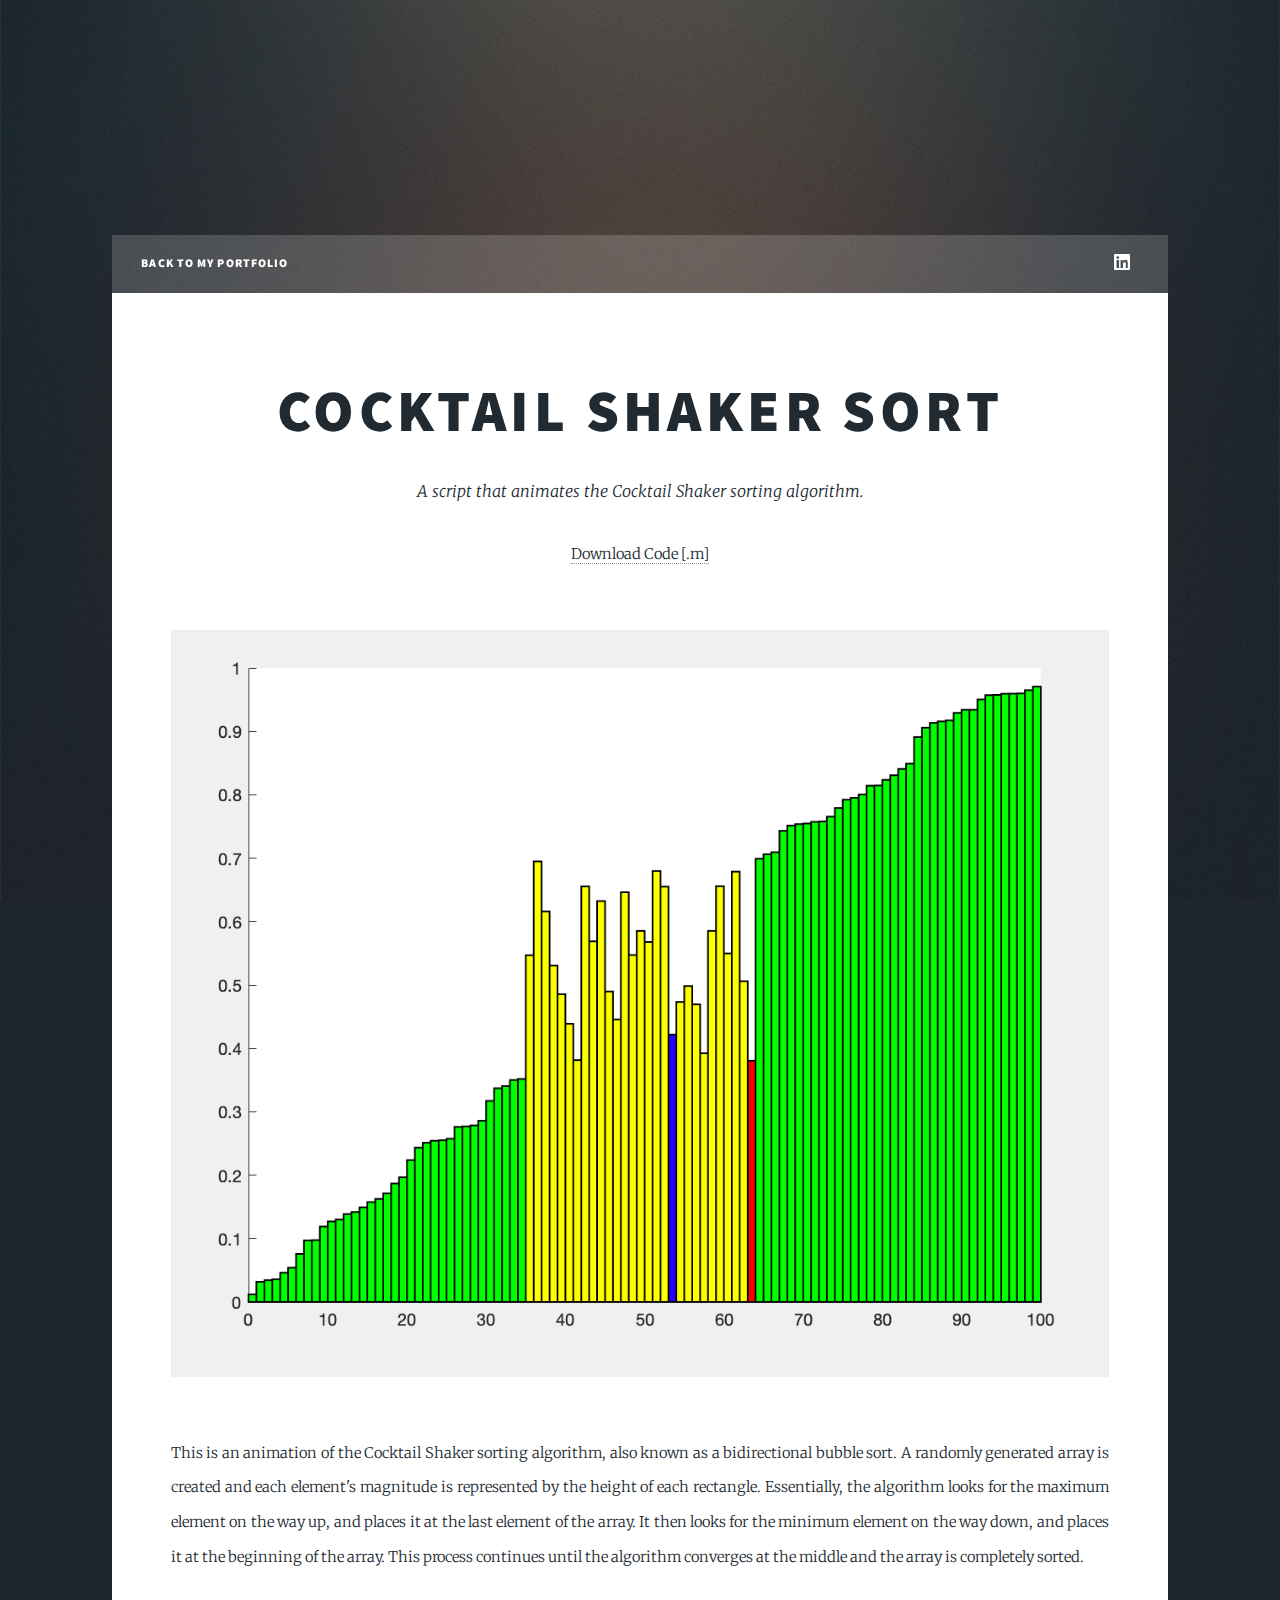
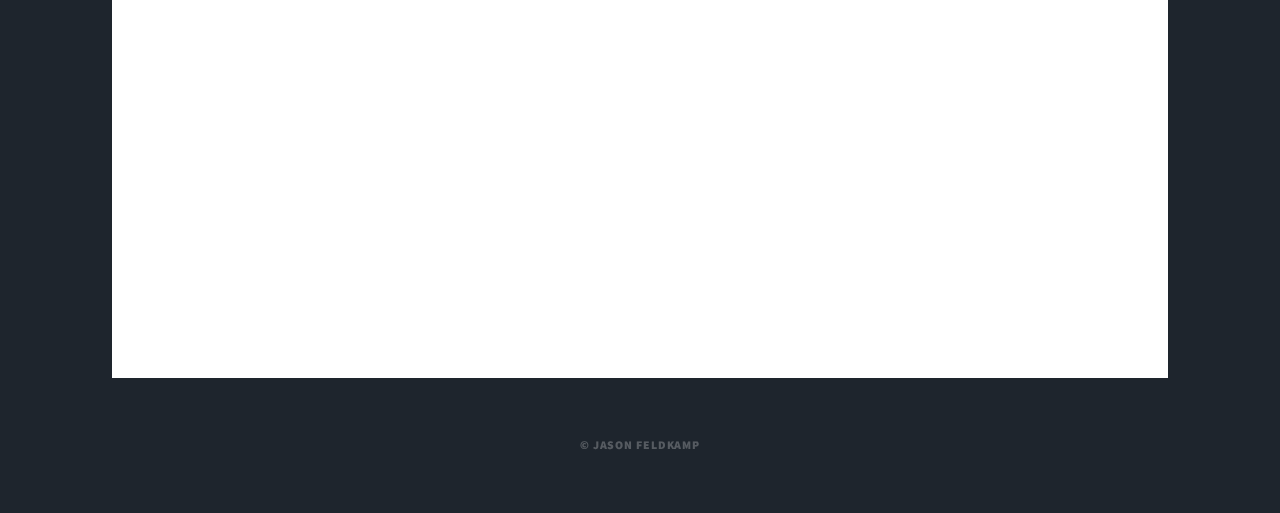
==== cocktail.html @ f9a2a6ed "test2" ====
<!DOCTYPE HTML>
<html>
	<head>
		<title>Cocktail Shaker Sort</title>
		<meta charset="utf-8" />
		<meta name="viewport" content="width=device-width, initial-scale=1, user-scalable=no" />
		<link rel="stylesheet" href="assets/css/main.css" />
		<noscript><link rel="stylesheet" href="assets/css/noscript.css" /></noscript>
	</head>
	<body class="is-preload">

		<!-- Wrapper -->
			<div id="wrapper">

				<!-- Header -->
					<header id="header">
					</header>

				<!-- Nav -->
					<nav id="nav">
						<ul class="links">
							<li><a href="index.html">Back to My Portfolio</a></li>
						</ul>
						<ul class="icons">
							<li><a href="https://www.linkedin.com/in/jason-feldkamp" class="icon brands fa-linkedin"><span class="label">LinkedIn</span></a></li>						</ul>
					</nav>

				<!-- Main -->
					<div id="main">

						<!-- Post -->
							<section class="post">
								<header class="major">
									<h1>Cocktail Shaker Sort<br />
									</h1>
									<p>A script that animates the Cocktail Shaker sorting algorithm.</p>
									<a href="/codes/cocktail.m" download> Download Code [.m]</a>
								</header>
								<div class="image main"><img src="images/cocktail.jpg" alt="" /></div>
                                <p>This is an animation of the Cocktail Shaker sorting algorithm, also known as a bidirectional bubble sort. A randomly generated array is created and each element's magnitude is represented by the height of each rectangle. Essentially, the algorithm looks for the maximum element on the way up, and places it at the last element of the array. It then looks for the minimum element on the way down, and places it at the beginning of the array. This process continues until the algorithm converges at the middle and the array is completely sorted.</p>
                                <iframe width="560" height="315" src="https://www.youtube.com/embed/I-xZFGQPlXs" frameborder="0" allow="accelerometer; autoplay; encrypted-media; gyroscope; picture-in-picture" allowfullscreen></iframe>
                            </section>

					</div>

				<!-- Footer -->
					

				<!-- Copyright -->
					<div id="copyright">
						<ul><li>&copy; Jason Feldkamp</li></ul>
					</div>

			</div>

		<!-- Scripts -->
			<script src="assets/js/jquery.min.js"></script>
			<script src="assets/js/jquery.scrollex.min.js"></script>
			<script src="assets/js/jquery.scrolly.min.js"></script>
			<script src="assets/js/browser.min.js"></script>
			<script src="assets/js/breakpoints.min.js"></script>
			<script src="assets/js/util.js"></script>
			<script src="assets/js/main.js"></script>

	</body>
</html>
---- assets/css/main.css ----
@import url(fontawesome-all.min.css);
@import url("https://fonts.googleapis.com/css?family=Merriweather:300,700,300italic,700italic|Source+Sans+Pro:900");

/*
	Massively by HTML5 UP
	html5up.net | @ajlkn
	Free for personal and commercial use under the CCA 3.0 license (html5up.net/license)
*/

html, body, div, span, applet, object,
iframe, h1, h2, h3, h4, h5, h6, p, blockquote,
pre, a, abbr, acronym, address, big, cite,
code, del, dfn, em, img, ins, kbd, q, s, samp,
small, strike, strong, sub, sup, tt, var, b,
u, i, center, dl, dt, dd, ol, ul, li, fieldset,
form, label, legend, table, caption, tbody,
tfoot, thead, tr, th, td, article, aside,
canvas, details, embed, figure, figcaption,
footer, header, hgroup, menu, nav, output, ruby,
section, summary, time, mark, audio, video {
	margin: 0;
	padding: 0;
	border: 0;
	font-size: 100%;
	font: inherit;
	vertical-align: baseline;}

article, aside, details, figcaption, figure,
footer, header, hgroup, menu, nav, section {
	display: block;}

body {
	line-height: 1;
}

ol, ul {
	list-style: none;
}

blockquote, q {
	quotes: none;
}

	blockquote:before, blockquote:after, q:before, q:after {
		content: '';
		content: none;
	}

table {
	border-collapse: collapse;
	border-spacing: 0;
}

body {
	-webkit-text-size-adjust: none;
}

mark {
	background-color: transparent;
	color: inherit;
}

input::-moz-focus-inner {
	border: 0;
	padding: 0;
}

input, select, textarea {
	-moz-appearance: none;
	-webkit-appearance: none;
	-ms-appearance: none;
	appearance: none;
}

/* Basic */

	@-ms-viewport {
		width: device-width;
	}

	body {
		-ms-overflow-style: scrollbar;
	}

	@media screen and (max-width: 480px) {

		html, body {
			min-width: 320px;
		}

	}

	html {
		box-sizing: border-box;
	}

	*, *:before, *:after {
		box-sizing: inherit;
	}

	body {
		background-color: #1e252d;
	}

		body.is-preload *, body.is-preload *:before, body.is-preload *:after {
			-moz-animation: none !important;
			-webkit-animation: none !important;
			-ms-animation: none !important;
			animation: none !important;
			-moz-transition: none !important;
			-webkit-transition: none !important;
			-ms-transition: none !important;
			transition: none !important;
		}

/* Type */

	html {
		font-size: 16pt;
	}

		@media screen and (max-width: 1680px) {

			html {
				font-size: 12pt;
			}

		}

		@media screen and (max-width: 1280px) {

			html {
				font-size: 11pt;
			}

		}

		@media screen and (max-width: 360px) {

			html {
				font-size: 10pt;
			}

		}

	body {
		color: #212931;
	}

	body, input, select, textarea {
		font-family: "Merriweather", Georgia, serif;
		font-weight: 300;
		font-size: 1rem;
		line-height: 2.375;
	}

	a {
		-moz-transition: color 0.2s ease-in-out, background-color 0.2s ease-in-out, border-color 0.2s ease-in-out, box-shadow 0.2s ease-in-out;
		-webkit-transition: color 0.2s ease-in-out, background-color 0.2s ease-in-out, border-color 0.2s ease-in-out, box-shadow 0.2s ease-in-out;
		-ms-transition: color 0.2s ease-in-out, background-color 0.2s ease-in-out, border-color 0.2s ease-in-out, box-shadow 0.2s ease-in-out;
		transition: color 0.2s ease-in-out, background-color 0.2s ease-in-out, border-color 0.2s ease-in-out, box-shadow 0.2s ease-in-out;
		border-bottom: dotted 1px;
		text-decoration: none;
	}

		a:hover {
			border-bottom-color: transparent;
		}

	strong, b {
		font-weight: 600;
	}

	em, i {
		font-style: italic;
	}

	p {
		text-align: justify;
		margin: 0 0 2rem 0;
	}

	h1, h2, h3, h4, h5, h6 {
		font-family: "Source Sans Pro", Helvetica, sans-serif;
		font-weight: 900;
		line-height: 1.5;
		letter-spacing: 0.075em;
		text-transform: uppercase;
		margin: 0 0 1rem 0;
	}

		h1 a, h2 a, h3 a, h4 a, h5 a, h6 a {
			border-bottom: 0;
			color: inherit;
			text-decoration: none;
		}

	h1 {
		font-size: 4rem;
		line-height: 1.1;
		margin: 0 0 2rem 0;
	}

	h2 {
		font-size: 1.75rem;
		line-height: 1.3;
		margin: 0 0 1.5rem 0;
	}

	h3 {
		font-size: 1.25rem;
		margin: 0 0 1.5rem 0;
	}

	h4 {
		font-size: 1rem;
	}

	h5 {
		font-size: 0.9rem;
	}

	h6 {
		font-size: 0.8rem;
	}

	sub {
		font-size: 0.8rem;
		position: relative;
		top: 0.5rem;
	}

	sup {
		font-size: 0.8rem;
		position: relative;
		top: -0.5rem;
	}

	blockquote {
		border-left: solid 4px;
		font-style: italic;
		margin: 0 0 2rem 0;
		padding: 0.5rem 0 0.5rem 2rem;
	}

	code {
		border: solid 2px;
		font-family: "Courier New", monospace;
		font-size: 0.9rem;
		margin: 0 0.25rem;
		padding: 0.25rem 0.65rem;
	}

	pre {
		-webkit-overflow-scrolling: touch;
		font-family: "Courier New", monospace;
		font-size: 0.9rem;
		margin: 0 0 2rem 0;
	}

		pre code {
			display: block;
			line-height: 1.75;
			padding: 1rem 1.5rem;
			overflow-x: auto;
		}

	hr {
		border: 0;
		border-bottom: solid 2px;
		margin: 3rem 0;
	}

		hr.major {
			margin: 5rem 0;
		}

	.align-left {
		text-align: left;
	}

	.align-center {
		text-align: center;
	}

	.align-right {
		text-align: right;
	}

	input, select, textarea {
		color: #212931;
	}

	a {
		color: #212931;
		border-bottom-color: rgba(33, 41, 49, 0.5);
	}

		a:hover {
			border-bottom-color: transparent;
			color: #18bfef !important;
		}

	strong, b {
		color: #212931;
	}

	h1, h2, h3, h4, h5, h6 {
		color: #212931;
	}

	blockquote {
		border-left-color: #eeeeee;
	}

	code {
		background: rgba(220, 220, 220, 0.25);
		border-color: #eeeeee;
	}

	hr {
		border-bottom-color: #eeeeee;
	}

/* Row */

	.row {
		display: flex;
		flex-wrap: wrap;
		box-sizing: border-box;
		align-items: stretch;
	}

		.row > * {
			box-sizing: border-box;
		}

		.row.gtr-uniform > * > :last-child {
			margin-bottom: 0;
		}

		.row.aln-left {
			justify-content: flex-start;
		}

		.row.aln-center {
			justify-content: center;
		}

		.row.aln-right {
			justify-content: flex-end;
		}

		.row.aln-top {
			align-items: flex-start;
		}

		.row.aln-middle {
			align-items: center;
		}

		.row.aln-bottom {
			align-items: flex-end;
		}

		.row > .imp {
			order: -1;
		}

		.row > .col-1 {
			width: 8.33333%;
		}

		.row > .off-1 {
			margin-left: 8.33333%;
		}

		.row > .col-2 {
			width: 16.66667%;
		}

		.row > .off-2 {
			margin-left: 16.66667%;
		}

		.row > .col-3 {
			width: 25%;
		}

		.row > .off-3 {
			margin-left: 25%;
		}

		.row > .col-4 {
			width: 33.33333%;
		}

		.row > .off-4 {
			margin-left: 33.33333%;
		}

		.row > .col-5 {
			width: 41.66667%;
		}

		.row > .off-5 {
			margin-left: 41.66667%;
		}

		.row > .col-6 {
			width: 50%;
		}

		.row > .off-6 {
			margin-left: 50%;
		}

		.row > .col-7 {
			width: 58.33333%;
		}

		.row > .off-7 {
			margin-left: 58.33333%;
		}

		.row > .col-8 {
			width: 66.66667%;
		}

		.row > .off-8 {
			margin-left: 66.66667%;
		}

		.row > .col-9 {
			width: 75%;
		}

		.row > .off-9 {
			margin-left: 75%;
		}

		.row > .col-10 {
			width: 83.33333%;
		}

		.row > .off-10 {
			margin-left: 83.33333%;
		}

		.row > .col-11 {
			width: 91.66667%;
		}

		.row > .off-11 {
			margin-left: 91.66667%;
		}

		.row > .col-12 {
			width: 100%;
		}

		.row > .off-12 {
			margin-left: 100%;
		}

		.row.gtr-0 {
			margin-top: 0;
			margin-left: 0rem;
		}

			.row.gtr-0 > * {
				padding: 0 0 0 0rem;
			}

			.row.gtr-0.gtr-uniform {
				margin-top: 0rem;
			}

				.row.gtr-0.gtr-uniform > * {
					padding-top: 0rem;
				}

		.row.gtr-25 {
			margin-top: 0;
			margin-left: -0.375rem;
		}

			.row.gtr-25 > * {
				padding: 0 0 0 0.375rem;
			}

			.row.gtr-25.gtr-uniform {
				margin-top: -0.375rem;
			}

				.row.gtr-25.gtr-uniform > * {
					padding-top: 0.375rem;
				}

		.row.gtr-50 {
			margin-top: 0;
			margin-left: -0.75rem;
		}

			.row.gtr-50 > * {
				padding: 0 0 0 0.75rem;
			}

			.row.gtr-50.gtr-uniform {
				margin-top: -0.75rem;
			}

				.row.gtr-50.gtr-uniform > * {
					padding-top: 0.75rem;
				}

		.row {
			margin-top: 0;
			margin-left: -1.5rem;
		}

			.row > * {
				padding: 0 0 0 1.5rem;
			}

			.row.gtr-uniform {
				margin-top: -1.5rem;
			}

				.row.gtr-uniform > * {
					padding-top: 1.5rem;
				}

		.row.gtr-150 {
			margin-top: 0;
			margin-left: -2.25rem;
		}

			.row.gtr-150 > * {
				padding: 0 0 0 2.25rem;
			}

			.row.gtr-150.gtr-uniform {
				margin-top: -2.25rem;
			}

				.row.gtr-150.gtr-uniform > * {
					padding-top: 2.25rem;
				}

		.row.gtr-200 {
			margin-top: 0;
			margin-left: -3rem;
		}

			.row.gtr-200 > * {
				padding: 0 0 0 3rem;
			}

			.row.gtr-200.gtr-uniform {
				margin-top: -3rem;
			}

				.row.gtr-200.gtr-uniform > * {
					padding-top: 3rem;
				}

		@media screen and (max-width: 1680px) {

			.row {
				display: flex;
				flex-wrap: wrap;
				box-sizing: border-box;
				align-items: stretch;
			}

				.row > * {
					box-sizing: border-box;
				}

				.row.gtr-uniform > * > :last-child {
					margin-bottom: 0;
				}

				.row.aln-left {
					justify-content: flex-start;
				}

				.row.aln-center {
					justify-content: center;
				}

				.row.aln-right {
					justify-content: flex-end;
				}

				.row.aln-top {
					align-items: flex-start;
				}

				.row.aln-middle {
					align-items: center;
				}

				.row.aln-bottom {
					align-items: flex-end;
				}

				.row > .imp-xlarge {
					order: -1;
				}

				.row > .col-1-xlarge {
					width: 8.33333%;
				}

				.row > .off-1-xlarge {
					margin-left: 8.33333%;
				}

				.row > .col-2-xlarge {
					width: 16.66667%;
				}

				.row > .off-2-xlarge {
					margin-left: 16.66667%;
				}

				.row > .col-3-xlarge {
					width: 25%;
				}

				.row > .off-3-xlarge {
					margin-left: 25%;
				}

				.row > .col-4-xlarge {
					width: 33.33333%;
				}

				.row > .off-4-xlarge {
					margin-left: 33.33333%;
				}

				.row > .col-5-xlarge {
					width: 41.66667%;
				}

				.row > .off-5-xlarge {
					margin-left: 41.66667%;
				}

				.row > .col-6-xlarge {
					width: 50%;
				}

				.row > .off-6-xlarge {
					margin-left: 50%;
				}

				.row > .col-7-xlarge {
					width: 58.33333%;
				}

				.row > .off-7-xlarge {
					margin-left: 58.33333%;
				}

				.row > .col-8-xlarge {
					width: 66.66667%;
				}

				.row > .off-8-xlarge {
					margin-left: 66.66667%;
				}

				.row > .col-9-xlarge {
					width: 75%;
				}

				.row > .off-9-xlarge {
					margin-left: 75%;
				}

				.row > .col-10-xlarge {
					width: 83.33333%;
				}

				.row > .off-10-xlarge {
					margin-left: 83.33333%;
				}

				.row > .col-11-xlarge {
					width: 91.66667%;
				}

				.row > .off-11-xlarge {
					margin-left: 91.66667%;
				}

				.row > .col-12-xlarge {
					width: 100%;
				}

				.row > .off-12-xlarge {
					margin-left: 100%;
				}

				.row.gtr-0 {
					margin-top: 0;
					margin-left: 0rem;
				}

					.row.gtr-0 > * {
						padding: 0 0 0 0rem;
					}

					.row.gtr-0.gtr-uniform {
						margin-top: 0rem;
					}

						.row.gtr-0.gtr-uniform > * {
							padding-top: 0rem;
						}

				.row.gtr-25 {
					margin-top: 0;
					margin-left: -0.375rem;
				}

					.row.gtr-25 > * {
						padding: 0 0 0 0.375rem;
					}

					.row.gtr-25.gtr-uniform {
						margin-top: -0.375rem;
					}

						.row.gtr-25.gtr-uniform > * {
							padding-top: 0.375rem;
						}

				.row.gtr-50 {
					margin-top: 0;
					margin-left: -0.75rem;
				}

					.row.gtr-50 > * {
						padding: 0 0 0 0.75rem;
					}

					.row.gtr-50.gtr-uniform {
						margin-top: -0.75rem;
					}

						.row.gtr-50.gtr-uniform > * {
							padding-top: 0.75rem;
						}

				.row {
					margin-top: 0;
					margin-left: -1.5rem;
				}

					.row > * {
						padding: 0 0 0 1.5rem;
					}

					.row.gtr-uniform {
						margin-top: -1.5rem;
					}

						.row.gtr-uniform > * {
							padding-top: 1.5rem;
						}

				.row.gtr-150 {
					margin-top: 0;
					margin-left: -2.25rem;
				}

					.row.gtr-150 > * {
						padding: 0 0 0 2.25rem;
					}

					.row.gtr-150.gtr-uniform {
						margin-top: -2.25rem;
					}

						.row.gtr-150.gtr-uniform > * {
							padding-top: 2.25rem;
						}

				.row.gtr-200 {
					margin-top: 0;
					margin-left: -3rem;
				}

					.row.gtr-200 > * {
						padding: 0 0 0 3rem;
					}

					.row.gtr-200.gtr-uniform {
						margin-top: -3rem;
					}

						.row.gtr-200.gtr-uniform > * {
							padding-top: 3rem;
						}

		}

		@media screen and (max-width: 1280px) {

			.row {
				display: flex;
				flex-wrap: wrap;
				box-sizing: border-box;
				align-items: stretch;
			}

				.row > * {
					box-sizing: border-box;
				}

				.row.gtr-uniform > * > :last-child {
					margin-bottom: 0;
				}

				.row.aln-left {
					justify-content: flex-start;
				}

				.row.aln-center {
					justify-content: center;
				}

				.row.aln-right {
					justify-content: flex-end;
				}

				.row.aln-top {
					align-items: flex-start;
				}

				.row.aln-middle {
					align-items: center;
				}

				.row.aln-bottom {
					align-items: flex-end;
				}

				.row > .imp-large {
					order: -1;
				}

				.row > .col-1-large {
					width: 8.33333%;
				}

				.row > .off-1-large {
					margin-left: 8.33333%;
				}

				.row > .col-2-large {
					width: 16.66667%;
				}

				.row > .off-2-large {
					margin-left: 16.66667%;
				}

				.row > .col-3-large {
					width: 25%;
				}

				.row > .off-3-large {
					margin-left: 25%;
				}

				.row > .col-4-large {
					width: 33.33333%;
				}

				.row > .off-4-large {
					margin-left: 33.33333%;
				}

				.row > .col-5-large {
					width: 41.66667%;
				}

				.row > .off-5-large {
					margin-left: 41.66667%;
				}

				.row > .col-6-large {
					width: 50%;
				}

				.row > .off-6-large {
					margin-left: 50%;
				}

				.row > .col-7-large {
					width: 58.33333%;
				}

				.row > .off-7-large {
					margin-left: 58.33333%;
				}

				.row > .col-8-large {
					width: 66.66667%;
				}

				.row > .off-8-large {
					margin-left: 66.66667%;
				}

				.row > .col-9-large {
					width: 75%;
				}

				.row > .off-9-large {
					margin-left: 75%;
				}

				.row > .col-10-large {
					width: 83.33333%;
				}

				.row > .off-10-large {
					margin-left: 83.33333%;
				}

				.row > .col-11-large {
					width: 91.66667%;
				}

				.row > .off-11-large {
					margin-left: 91.66667%;
				}

				.row > .col-12-large {
					width: 100%;
				}

				.row > .off-12-large {
					margin-left: 100%;
				}

				.row.gtr-0 {
					margin-top: 0;
					margin-left: 0rem;
				}

					.row.gtr-0 > * {
						padding: 0 0 0 0rem;
					}

					.row.gtr-0.gtr-uniform {
						margin-top: 0rem;
					}

						.row.gtr-0.gtr-uniform > * {
							padding-top: 0rem;
						}

				.row.gtr-25 {
					margin-top: 0;
					margin-left: -0.375rem;
				}

					.row.gtr-25 > * {
						padding: 0 0 0 0.375rem;
					}

					.row.gtr-25.gtr-uniform {
						margin-top: -0.375rem;
					}

						.row.gtr-25.gtr-uniform > * {
							padding-top: 0.375rem;
						}

				.row.gtr-50 {
					margin-top: 0;
					margin-left: -0.75rem;
				}

					.row.gtr-50 > * {
						padding: 0 0 0 0.75rem;
					}

					.row.gtr-50.gtr-uniform {
						margin-top: -0.75rem;
					}

						.row.gtr-50.gtr-uniform > * {
							padding-top: 0.75rem;
						}

				.row {
					margin-top: 0;
					margin-left: -1.5rem;
				}

					.row > * {
						padding: 0 0 0 1.5rem;
					}

					.row.gtr-uniform {
						margin-top: -1.5rem;
					}

						.row.gtr-uniform > * {
							padding-top: 1.5rem;
						}

				.row.gtr-150 {
					margin-top: 0;
					margin-left: -2.25rem;
				}

					.row.gtr-150 > * {
						padding: 0 0 0 2.25rem;
					}

					.row.gtr-150.gtr-uniform {
						margin-top: -2.25rem;
					}

						.row.gtr-150.gtr-uniform > * {
							padding-top: 2.25rem;
						}

				.row.gtr-200 {
					margin-top: 0;
					margin-left: -3rem;
				}

					.row.gtr-200 > * {
						padding: 0 0 0 3rem;
					}

					.row.gtr-200.gtr-uniform {
						margin-top: -3rem;
					}

						.row.gtr-200.gtr-uniform > * {
							padding-top: 3rem;
						}

		}

		@media screen and (max-width: 980px) {

			.row {
				display: flex;
				flex-wrap: wrap;
				box-sizing: border-box;
				align-items: stretch;
			}

				.row > * {
					box-sizing: border-box;
				}

				.row.gtr-uniform > * > :last-child {
					margin-bottom: 0;
				}

				.row.aln-left {
					justify-content: flex-start;
				}

				.row.aln-center {
					justify-content: center;
				}

				.row.aln-right {
					justify-content: flex-end;
				}

				.row.aln-top {
					align-items: flex-start;
				}

				.row.aln-middle {
					align-items: center;
				}

				.row.aln-bottom {
					align-items: flex-end;
				}

				.row > .imp-medium {
					order: -1;
				}

				.row > .col-1-medium {
					width: 8.33333%;
				}

				.row > .off-1-medium {
					margin-left: 8.33333%;
				}

				.row > .col-2-medium {
					width: 16.66667%;
				}

				.row > .off-2-medium {
					margin-left: 16.66667%;
				}

				.row > .col-3-medium {
					width: 25%;
				}

				.row > .off-3-medium {
					margin-left: 25%;
				}

				.row > .col-4-medium {
					width: 33.33333%;
				}

				.row > .off-4-medium {
					margin-left: 33.33333%;
				}

				.row > .col-5-medium {
					width: 41.66667%;
				}

				.row > .off-5-medium {
					margin-left: 41.66667%;
				}

				.row > .col-6-medium {
					width: 50%;
				}

				.row > .off-6-medium {
					margin-left: 50%;
				}

				.row > .col-7-medium {
					width: 58.33333%;
				}

				.row > .off-7-medium {
					margin-left: 58.33333%;
				}

				.row > .col-8-medium {
					width: 66.66667%;
				}

				.row > .off-8-medium {
					margin-left: 66.66667%;
				}

				.row > .col-9-medium {
					width: 75%;
				}

				.row > .off-9-medium {
					margin-left: 75%;
				}

				.row > .col-10-medium {
					width: 83.33333%;
				}

				.row > .off-10-medium {
					margin-left: 83.33333%;
				}

				.row > .col-11-medium {
					width: 91.66667%;
				}

				.row > .off-11-medium {
					margin-left: 91.66667%;
				}

				.row > .col-12-medium {
					width: 100%;
				}

				.row > .off-12-medium {
					margin-left: 100%;
				}

				.row.gtr-0 {
					margin-top: 0;
					margin-left: 0rem;
				}

					.row.gtr-0 > * {
						padding: 0 0 0 0rem;
					}

					.row.gtr-0.gtr-uniform {
						margin-top: 0rem;
					}

						.row.gtr-0.gtr-uniform > * {
							padding-top: 0rem;
						}

				.row.gtr-25 {
					margin-top: 0;
					margin-left: -0.375rem;
				}

					.row.gtr-25 > * {
						padding: 0 0 0 0.375rem;
					}

					.row.gtr-25.gtr-uniform {
						margin-top: -0.375rem;
					}

						.row.gtr-25.gtr-uniform > * {
							padding-top: 0.375rem;
						}

				.row.gtr-50 {
					margin-top: 0;
					margin-left: -0.75rem;
				}

					.row.gtr-50 > * {
						padding: 0 0 0 0.75rem;
					}

					.row.gtr-50.gtr-uniform {
						margin-top: -0.75rem;
					}

						.row.gtr-50.gtr-uniform > * {
							padding-top: 0.75rem;
						}

				.row {
					margin-top: 0;
					margin-left: -1.5rem;
				}

					.row > * {
						padding: 0 0 0 1.5rem;
					}

					.row.gtr-uniform {
						margin-top: -1.5rem;
					}

						.row.gtr-uniform > * {
							padding-top: 1.5rem;
						}

				.row.gtr-150 {
					margin-top: 0;
					margin-left: -2.25rem;
				}

					.row.gtr-150 > * {
						padding: 0 0 0 2.25rem;
					}

					.row.gtr-150.gtr-uniform {
						margin-top: -2.25rem;
					}

						.row.gtr-150.gtr-uniform > * {
							padding-top: 2.25rem;
						}

				.row.gtr-200 {
					margin-top: 0;
					margin-left: -3rem;
				}

					.row.gtr-200 > * {
						padding: 0 0 0 3rem;
					}

					.row.gtr-200.gtr-uniform {
						margin-top: -3rem;
					}

						.row.gtr-200.gtr-uniform > * {
							padding-top: 3rem;
						}

		}

		@media screen and (max-width: 736px) {

			.row {
				display: flex;
				flex-wrap: wrap;
				box-sizing: border-box;
				align-items: stretch;
			}

				.row > * {
					box-sizing: border-box;
				}

				.row.gtr-uniform > * > :last-child {
					margin-bottom: 0;
				}

				.row.aln-left {
					justify-content: flex-start;
				}

				.row.aln-center {
					justify-content: center;
				}

				.row.aln-right {
					justify-content: flex-end;
				}

				.row.aln-top {
					align-items: flex-start;
				}

				.row.aln-middle {
					align-items: center;
				}

				.row.aln-bottom {
					align-items: flex-end;
				}

				.row > .imp-small {
					order: -1;
				}

				.row > .col-1-small {
					width: 8.33333%;
				}

				.row > .off-1-small {
					margin-left: 8.33333%;
				}

				.row > .col-2-small {
					width: 16.66667%;
				}

				.row > .off-2-small {
					margin-left: 16.66667%;
				}

				.row > .col-3-small {
					width: 25%;
				}

				.row > .off-3-small {
					margin-left: 25%;
				}

				.row > .col-4-small {
					width: 33.33333%;
				}

				.row > .off-4-small {
					margin-left: 33.33333%;
				}

				.row > .col-5-small {
					width: 41.66667%;
				}

				.row > .off-5-small {
					margin-left: 41.66667%;
				}

				.row > .col-6-small {
					width: 50%;
				}

				.row > .off-6-small {
					margin-left: 50%;
				}

				.row > .col-7-small {
					width: 58.33333%;
				}

				.row > .off-7-small {
					margin-left: 58.33333%;
				}

				.row > .col-8-small {
					width: 66.66667%;
				}

				.row > .off-8-small {
					margin-left: 66.66667%;
				}

				.row > .col-9-small {
					width: 75%;
				}

				.row > .off-9-small {
					margin-left: 75%;
				}

				.row > .col-10-small {
					width: 83.33333%;
				}

				.row > .off-10-small {
					margin-left: 83.33333%;
				}

				.row > .col-11-small {
					width: 91.66667%;
				}

				.row > .off-11-small {
					margin-left: 91.66667%;
				}

				.row > .col-12-small {
					width: 100%;
				}

				.row > .off-12-small {
					margin-left: 100%;
				}

				.row.gtr-0 {
					margin-top: 0;
					margin-left: 0rem;
				}

					.row.gtr-0 > * {
						padding: 0 0 0 0rem;
					}

					.row.gtr-0.gtr-uniform {
						margin-top: 0rem;
					}

						.row.gtr-0.gtr-uniform > * {
							padding-top: 0rem;
						}

				.row.gtr-25 {
					margin-top: 0;
					margin-left: -0.375rem;
				}

					.row.gtr-25 > * {
						padding: 0 0 0 0.375rem;
					}

					.row.gtr-25.gtr-uniform {
						margin-top: -0.375rem;
					}

						.row.gtr-25.gtr-uniform > * {
							padding-top: 0.375rem;
						}

				.row.gtr-50 {
					margin-top: 0;
					margin-left: -0.75rem;
				}

					.row.gtr-50 > * {
						padding: 0 0 0 0.75rem;
					}

					.row.gtr-50.gtr-uniform {
						margin-top: -0.75rem;
					}

						.row.gtr-50.gtr-uniform > * {
							padding-top: 0.75rem;
						}

				.row {
					margin-top: 0;
					margin-left: -1.5rem;
				}

					.row > * {
						padding: 0 0 0 1.5rem;
					}

					.row.gtr-uniform {
						margin-top: -1.5rem;
					}

						.row.gtr-uniform > * {
							padding-top: 1.5rem;
						}

				.row.gtr-150 {
					margin-top: 0;
					margin-left: -2.25rem;
				}

					.row.gtr-150 > * {
						padding: 0 0 0 2.25rem;
					}

					.row.gtr-150.gtr-uniform {
						margin-top: -2.25rem;
					}

						.row.gtr-150.gtr-uniform > * {
							padding-top: 2.25rem;
						}

				.row.gtr-200 {
					margin-top: 0;
					margin-left: -3rem;
				}

					.row.gtr-200 > * {
						padding: 0 0 0 3rem;
					}

					.row.gtr-200.gtr-uniform {
						margin-top: -3rem;
					}

						.row.gtr-200.gtr-uniform > * {
							padding-top: 3rem;
						}

		}

		@media screen and (max-width: 480px) {

			.row {
				display: flex;
				flex-wrap: wrap;
				box-sizing: border-box;
				align-items: stretch;
			}

				.row > * {
					box-sizing: border-box;
				}

				.row.gtr-uniform > * > :last-child {
					margin-bottom: 0;
				}

				.row.aln-left {
					justify-content: flex-start;
				}

				.row.aln-center {
					justify-content: center;
				}

				.row.aln-right {
					justify-content: flex-end;
				}

				.row.aln-top {
					align-items: flex-start;
				}

				.row.aln-middle {
					align-items: center;
				}

				.row.aln-bottom {
					align-items: flex-end;
				}

				.row > .imp-xsmall {
					order: -1;
				}

				.row > .col-1-xsmall {
					width: 8.33333%;
				}

				.row > .off-1-xsmall {
					margin-left: 8.33333%;
				}

				.row > .col-2-xsmall {
					width: 16.66667%;
				}

				.row > .off-2-xsmall {
					margin-left: 16.66667%;
				}

				.row > .col-3-xsmall {
					width: 25%;
				}

				.row > .off-3-xsmall {
					margin-left: 25%;
				}

				.row > .col-4-xsmall {
					width: 33.33333%;
				}

				.row > .off-4-xsmall {
					margin-left: 33.33333%;
				}

				.row > .col-5-xsmall {
					width: 41.66667%;
				}

				.row > .off-5-xsmall {
					margin-left: 41.66667%;
				}

				.row > .col-6-xsmall {
					width: 50%;
				}

				.row > .off-6-xsmall {
					margin-left: 50%;
				}

				.row > .col-7-xsmall {
					width: 58.33333%;
				}

				.row > .off-7-xsmall {
					margin-left: 58.33333%;
				}

				.row > .col-8-xsmall {
					width: 66.66667%;
				}

				.row > .off-8-xsmall {
					margin-left: 66.66667%;
				}

				.row > .col-9-xsmall {
					width: 75%;
				}

				.row > .off-9-xsmall {
					margin-left: 75%;
				}

				.row > .col-10-xsmall {
					width: 83.33333%;
				}

				.row > .off-10-xsmall {
					margin-left: 83.33333%;
				}

				.row > .col-11-xsmall {
					width: 91.66667%;
				}

				.row > .off-11-xsmall {
					margin-left: 91.66667%;
				}

				.row > .col-12-xsmall {
					width: 100%;
				}

				.row > .off-12-xsmall {
					margin-left: 100%;
				}

				.row.gtr-0 {
					margin-top: 0;
					margin-left: 0rem;
				}

					.row.gtr-0 > * {
						padding: 0 0 0 0rem;
					}

					.row.gtr-0.gtr-uniform {
						margin-top: 0rem;
					}

						.row.gtr-0.gtr-uniform > * {
							padding-top: 0rem;
						}

				.row.gtr-25 {
					margin-top: 0;
					margin-left: -0.375rem;
				}

					.row.gtr-25 > * {
						padding: 0 0 0 0.375rem;
					}

					.row.gtr-25.gtr-uniform {
						margin-top: -0.375rem;
					}

						.row.gtr-25.gtr-uniform > * {
							padding-top: 0.375rem;
						}

				.row.gtr-50 {
					margin-top: 0;
					margin-left: -0.75rem;
				}

					.row.gtr-50 > * {
						padding: 0 0 0 0.75rem;
					}

					.row.gtr-50.gtr-uniform {
						margin-top: -0.75rem;
					}

						.row.gtr-50.gtr-uniform > * {
							padding-top: 0.75rem;
						}

				.row {
					margin-top: 0;
					margin-left: -1.5rem;
				}

					.row > * {
						padding: 0 0 0 1.5rem;
					}

					.row.gtr-uniform {
						margin-top: -1.5rem;
					}

						.row.gtr-uniform > * {
							padding-top: 1.5rem;
						}

				.row.gtr-150 {
					margin-top: 0;
					margin-left: -2.25rem;
				}

					.row.gtr-150 > * {
						padding: 0 0 0 2.25rem;
					}

					.row.gtr-150.gtr-uniform {
						margin-top: -2.25rem;
					}

						.row.gtr-150.gtr-uniform > * {
							padding-top: 2.25rem;
						}

				.row.gtr-200 {
					margin-top: 0;
					margin-left: -3rem;
				}

					.row.gtr-200 > * {
						padding: 0 0 0 3rem;
					}

					.row.gtr-200.gtr-uniform {
						margin-top: -3rem;
					}

						.row.gtr-200.gtr-uniform > * {
							padding-top: 3rem;
						}

		}

		@media screen and (max-width: 360px) {

			.row {
				display: flex;
				flex-wrap: wrap;
				box-sizing: border-box;
				align-items: stretch;
			}

				.row > * {
					box-sizing: border-box;
				}

				.row.gtr-uniform > * > :last-child {
					margin-bottom: 0;
				}

				.row.aln-left {
					justify-content: flex-start;
				}

				.row.aln-center {
					justify-content: center;
				}

				.row.aln-right {
					justify-content: flex-end;
				}

				.row.aln-top {
					align-items: flex-start;
				}

				.row.aln-middle {
					align-items: center;
				}

				.row.aln-bottom {
					align-items: flex-end;
				}

				.row > .imp-xxsmall {
					order: -1;
				}

				.row > .col-1-xxsmall {
					width: 8.33333%;
				}

				.row > .off-1-xxsmall {
					margin-left: 8.33333%;
				}

				.row > .col-2-xxsmall {
					width: 16.66667%;
				}

				.row > .off-2-xxsmall {
					margin-left: 16.66667%;
				}

				.row > .col-3-xxsmall {
					width: 25%;
				}

				.row > .off-3-xxsmall {
					margin-left: 25%;
				}

				.row > .col-4-xxsmall {
					width: 33.33333%;
				}

				.row > .off-4-xxsmall {
					margin-left: 33.33333%;
				}

				.row > .col-5-xxsmall {
					width: 41.66667%;
				}

				.row > .off-5-xxsmall {
					margin-left: 41.66667%;
				}

				.row > .col-6-xxsmall {
					width: 50%;
				}

				.row > .off-6-xxsmall {
					margin-left: 50%;
				}

				.row > .col-7-xxsmall {
					width: 58.33333%;
				}

				.row > .off-7-xxsmall {
					margin-left: 58.33333%;
				}

				.row > .col-8-xxsmall {
					width: 66.66667%;
				}

				.row > .off-8-xxsmall {
					margin-left: 66.66667%;
				}

				.row > .col-9-xxsmall {
					width: 75%;
				}

				.row > .off-9-xxsmall {
					margin-left: 75%;
				}

				.row > .col-10-xxsmall {
					width: 83.33333%;
				}

				.row > .off-10-xxsmall {
					margin-left: 83.33333%;
				}

				.row > .col-11-xxsmall {
					width: 91.66667%;
				}

				.row > .off-11-xxsmall {
					margin-left: 91.66667%;
				}

				.row > .col-12-xxsmall {
					width: 100%;
				}

				.row > .off-12-xxsmall {
					margin-left: 100%;
				}

				.row.gtr-0 {
					margin-top: 0;
					margin-left: 0rem;
				}

					.row.gtr-0 > * {
						padding: 0 0 0 0rem;
					}

					.row.gtr-0.gtr-uniform {
						margin-top: 0rem;
					}

						.row.gtr-0.gtr-uniform > * {
							padding-top: 0rem;
						}

				.row.gtr-25 {
					margin-top: 0;
					margin-left: -0.375rem;
				}

					.row.gtr-25 > * {
						padding: 0 0 0 0.375rem;
					}

					.row.gtr-25.gtr-uniform {
						margin-top: -0.375rem;
					}

						.row.gtr-25.gtr-uniform > * {
							padding-top: 0.375rem;
						}

				.row.gtr-50 {
					margin-top: 0;
					margin-left: -0.75rem;
				}

					.row.gtr-50 > * {
						padding: 0 0 0 0.75rem;
					}

					.row.gtr-50.gtr-uniform {
						margin-top: -0.75rem;
					}

						.row.gtr-50.gtr-uniform > * {
							padding-top: 0.75rem;
						}

				.row {
					margin-top: 0;
					margin-left: -1.5rem;
				}

					.row > * {
						padding: 0 0 0 1.5rem;
					}

					.row.gtr-uniform {
						margin-top: -1.5rem;
					}

						.row.gtr-uniform > * {
							padding-top: 1.5rem;
						}

				.row.gtr-150 {
					margin-top: 0;
					margin-left: -2.25rem;
				}

					.row.gtr-150 > * {
						padding: 0 0 0 2.25rem;
					}

					.row.gtr-150.gtr-uniform {
						margin-top: -2.25rem;
					}

						.row.gtr-150.gtr-uniform > * {
							padding-top: 2.25rem;
						}

				.row.gtr-200 {
					margin-top: 0;
					margin-left: -3rem;
				}

					.row.gtr-200 > * {
						padding: 0 0 0 3rem;
					}

					.row.gtr-200.gtr-uniform {
						margin-top: -3rem;
					}

						.row.gtr-200.gtr-uniform > * {
							padding-top: 3rem;
						}

		}

/* Box */

	.box {
		border: solid 2px;
		margin-bottom: 2rem;
		padding: 1.5rem;
	}

		.box > :last-child,
		.box > :last-child > :last-child,
		.box > :last-child > :last-child > :last-child {
			margin-bottom: 0;
		}

		.box.alt {
			border: 0;
			border-radius: 0;
			padding: 0;
		}

	.box {
		border-color: #eeeeee;
	}

/* Button */

	input[type="submit"],
	input[type="reset"],
	input[type="button"],
	button,
	.button {
		-moz-appearance: none;
		-webkit-appearance: none;
		-ms-appearance: none;
		appearance: none;
		-moz-transition: background-color 0.2s ease-in-out, box-shadow 0.2s ease-in-out, color 0.2s ease-in-out;
		-webkit-transition: background-color 0.2s ease-in-out, box-shadow 0.2s ease-in-out, color 0.2s ease-in-out;
		-ms-transition: background-color 0.2s ease-in-out, box-shadow 0.2s ease-in-out, color 0.2s ease-in-out;
		transition: background-color 0.2s ease-in-out, box-shadow 0.2s ease-in-out, color 0.2s ease-in-out;
		border: 0;
		border-radius: 0;
		cursor: pointer;
		display: inline-block;
		font-family: "Source Sans Pro", Helvetica, sans-serif;
		font-size: 0.8rem;
		font-weight: 900;
		letter-spacing: 0.075em;
		height: 3rem;
		line-height: 3rem;
		padding: 0 2rem;
		text-align: center;
		text-decoration: none;
		text-transform: uppercase;
		white-space: nowrap;
	}

		input[type="submit"].icon:before,
		input[type="reset"].icon:before,
		input[type="button"].icon:before,
		button.icon:before,
		.button.icon:before {
			margin-right: 0.5rem;
		}

		input[type="submit"].icon.solo,
		input[type="reset"].icon.solo,
		input[type="button"].icon.solo,
		button.icon.solo,
		.button.icon.solo {
			position: relative;
			width: 4rem;
			height: 4rem;
			line-height: 4rem;
			border-radius: 4rem;
			text-indent: 4rem;
			overflow: hidden;
			padding: 0;
			white-space: nowrap;
		}

			input[type="submit"].icon.solo:before,
			input[type="reset"].icon.solo:before,
			input[type="button"].icon.solo:before,
			button.icon.solo:before,
			.button.icon.solo:before {
				position: absolute;
				display: block;
				top: 0;
				left: 0;
				width: inherit;
				height: inherit;
				line-height: inherit;
				font-size: 1.25rem;
				margin-right: 0;
				text-align: center;
				text-indent: 0;
			}

		input[type="submit"].fit,
		input[type="reset"].fit,
		input[type="button"].fit,
		button.fit,
		.button.fit {
			width: 100%;
		}

		input[type="submit"].small,
		input[type="reset"].small,
		input[type="button"].small,
		button.small,
		.button.small {
			font-size: 0.7rem;
			height: 2.5rem;
			line-height: 2.5rem;
			padding: 0 1.5rem;
		}

		input[type="submit"].large,
		input[type="reset"].large,
		input[type="button"].large,
		button.large,
		.button.large {
			font-size: 0.9rem;
			height: 3.5rem;
			line-height: 3.5rem;
			padding: 0 2.75rem;
		}

		@media screen and (max-width: 980px) {

			input[type="submit"],
			input[type="reset"],
			input[type="button"],
			button,
			.button {
				font-size: 0.9rem;
				height: 3.25rem;
				line-height: 3.25rem;
			}

				input[type="submit"].large,
				input[type="reset"].large,
				input[type="button"].large,
				button.large,
				.button.large {
					font-size: 1rem;
					height: 3.75rem;
					line-height: 3.75rem;
				}

		}

		input[type="submit"].disabled, input[type="submit"]:disabled,
		input[type="reset"].disabled,
		input[type="reset"]:disabled,
		input[type="button"].disabled,
		input[type="button"]:disabled,
		button.disabled,
		button:disabled,
		.button.disabled,
		.button:disabled {
			pointer-events: none;
			opacity: 0.25;
		}

	input[type="submit"],
	input[type="reset"],
	input[type="button"],
	button,
	.button {
		background-color: transparent;
		box-shadow: inset 0 0 0 2px #212931;
		color: #212931 !important;
	}

		input[type="submit"]:hover,
		input[type="reset"]:hover,
		input[type="button"]:hover,
		button:hover,
		.button:hover {
			box-shadow: inset 0 0 0 2px #18bfef;
			color: #18bfef !important;
		}

		input[type="submit"].primary,
		input[type="reset"].primary,
		input[type="button"].primary,
		button.primary,
		.button.primary {
			background-color: #212931;
			box-shadow: none;
			color: #ffffff !important;
		}

			input[type="submit"].primary:hover,
			input[type="reset"].primary:hover,
			input[type="button"].primary:hover,
			button.primary:hover,
			.button.primary:hover {
				background-color: #18bfef;
			}

/* Form */

	form {
		margin: 0 0 2rem 0;
	}

		form > :last-child {
			margin-bottom: 0;
		}

		form > .fields {
			display: -moz-flex;
			display: -webkit-flex;
			display: -ms-flex;
			display: flex;
			-moz-flex-wrap: wrap;
			-webkit-flex-wrap: wrap;
			-ms-flex-wrap: wrap;
			flex-wrap: wrap;
			width: calc(100% + 3rem);
			margin: -1.5rem 0 2rem -1.5rem;
		}

			form > .fields > .field {
				-moz-flex-grow: 0;
				-webkit-flex-grow: 0;
				-ms-flex-grow: 0;
				flex-grow: 0;
				-moz-flex-shrink: 0;
				-webkit-flex-shrink: 0;
				-ms-flex-shrink: 0;
				flex-shrink: 0;
				padding: 1.5rem 0 0 1.5rem;
				width: calc(100% - 1.5rem);
			}

				form > .fields > .field.half {
					width: calc(50% - 0.75rem);
				}

				form > .fields > .field.third {
					width: calc(100%/3 - 0.5rem);
				}

				form > .fields > .field.quarter {
					width: calc(25% - 0.375rem);
				}

		@media screen and (max-width: 480px) {

			form > .fields {
				width: calc(100% + 3rem);
				margin: -1.5rem 0 2rem -1.5rem;
			}

				form > .fields > .field {
					padding: 1.5rem 0 0 1.5rem;
					width: calc(100% - 1.5rem);
				}

					form > .fields > .field.half {
						width: calc(100% - 1.5rem);
					}

					form > .fields > .field.third {
						width: calc(100% - 1.5rem);
					}

					form > .fields > .field.quarter {
						width: calc(100% - 1.5rem);
					}

		}

	label {
		display: block;
		font-family: "Source Sans Pro", Helvetica, sans-serif;
		font-weight: 900;
		line-height: 1.5;
		letter-spacing: 0.075em;
		font-size: 0.8rem;
		text-transform: uppercase;
		margin: 0 0 0.75rem 0;
	}

		@media screen and (max-width: 980px) {

			label {
				font-size: 0.9rem;
			}

		}

	input[type="text"],
	input[type="password"],
	input[type="email"],
	select,
	textarea {
		-moz-appearance: none;
		-webkit-appearance: none;
		-ms-appearance: none;
		appearance: none;
		background: transparent;
		border-radius: 0;
		border: solid 2px;
		color: inherit;
		display: block;
		outline: 0;
		padding: 0 1rem;
		text-decoration: none;
		width: 100%;
	}

		input[type="text"]:invalid,
		input[type="password"]:invalid,
		input[type="email"]:invalid,
		select:invalid,
		textarea:invalid {
			box-shadow: none;
		}

	select {
		background-size: 1.25rem;
		background-repeat: no-repeat;
		background-position: calc(100% - 1rem) center;
		height: 3rem;
		padding-right: 3rem;
		text-overflow: ellipsis;
	}

		select:focus::-ms-value {
			background-color: transparent;
		}

		select::-ms-expand {
			display: none;
		}

	input[type="text"],
	input[type="password"],
	input[type="email"],
	select {
		height: 3rem;
	}

	textarea {
		padding: 0.75rem 1rem;
	}

	input[type="checkbox"],
	input[type="radio"] {
		-moz-appearance: none;
		-webkit-appearance: none;
		-ms-appearance: none;
		appearance: none;
		display: block;
		float: left;
		margin-right: -2rem;
		opacity: 0;
		width: 1rem;
		z-index: -1;
	}

		input[type="checkbox"] + label,
		input[type="radio"] + label {
			text-decoration: none;
			cursor: pointer;
			display: inline-block;
			font-size: 1rem;
			letter-spacing: 0;
			font-family: "Merriweather", Georgia, serif;
			text-transform: none;
			font-weight: 300;
			padding-left: 2.8rem;
			padding-right: 1rem;
			position: relative;
		}

			input[type="checkbox"] + label:before,
			input[type="radio"] + label:before {
				-moz-osx-font-smoothing: grayscale;
				-webkit-font-smoothing: antialiased;
				display: inline-block;
				font-style: normal;
				font-variant: normal;
				text-rendering: auto;
				line-height: 1;
				text-transform: none !important;
				font-family: 'Font Awesome 5 Free';
				font-weight: 900;
			}

			input[type="checkbox"] + label:before,
			input[type="radio"] + label:before {
				border-radius: 0;
				border: solid 2px;
				content: '';
				display: inline-block;
				font-size: 0.8rem;
				height: 1.8rem;
				left: 0;
				line-height: 1.65rem;
				position: absolute;
				text-align: center;
				top: -0.125rem;
				width: 1.8rem;
			}

		input[type="checkbox"]:checked + label:before,
		input[type="radio"]:checked + label:before {
			content: '\f00c';
		}

	input[type="checkbox"] + label:before {
		border-radius: 0;
	}

	input[type="radio"] + label:before {
		border-radius: 100%;
	}

	::-webkit-input-placeholder {
		opacity: 1.0;
	}

	:-moz-placeholder {
		opacity: 1.0;
	}

	::-moz-placeholder {
		opacity: 1.0;
	}

	:-ms-input-placeholder {
		opacity: 1.0;
	}

	label {
		color: #212931;
	}

	input[type="text"],
	input[type="password"],
	input[type="email"],
	select,
	textarea {
		border-color: #eeeeee;
	}

		input[type="text"]:focus,
		input[type="password"]:focus,
		input[type="email"]:focus,
		select:focus,
		textarea:focus {
			border-color: #18bfef;
		}

	select {
		background-image: url("data:image/svg+xml;charset=utf8,%3Csvg xmlns='http://www.w3.org/2000/svg' width='40' height='40' preserveAspectRatio='none' viewBox='0 0 40 40'%3E%3Cpath d='M9.4,12.3l10.4,10.4l10.4-10.4c0.2-0.2,0.5-0.4,0.9-0.4c0.3,0,0.6,0.1,0.9,0.4l3.3,3.3c0.2,0.2,0.4,0.5,0.4,0.9 c0,0.4-0.1,0.6-0.4,0.9L20.7,31.9c-0.2,0.2-0.5,0.4-0.9,0.4c-0.3,0-0.6-0.1-0.9-0.4L4.3,17.3c-0.2-0.2-0.4-0.5-0.4-0.9 c0-0.4,0.1-0.6,0.4-0.9l3.3-3.3c0.2-0.2,0.5-0.4,0.9-0.4S9.1,12.1,9.4,12.3z' fill='%23eeeeee' /%3E%3C/svg%3E");
	}

		select option {
			background-color: #ffffff;
			color: #212931;
		}

	.select-wrapper:before {
		color: #eeeeee;
	}

	input[type="checkbox"] + label,
	input[type="radio"] + label {
		color: #212931;
	}

		input[type="checkbox"] + label:before,
		input[type="radio"] + label:before {
			border-color: #eeeeee;
		}

	input[type="checkbox"]:checked + label:before,
	input[type="radio"]:checked + label:before {
		background-color: #212931;
		border-color: #212931;
		color: #ffffff;
	}

	input[type="checkbox"]:focus + label:before,
	input[type="radio"]:focus + label:before {
		border-color: #18bfef;
	}

	::-webkit-input-placeholder {
		color: #909498 !important;
	}

	:-moz-placeholder {
		color: #909498 !important;
	}

	::-moz-placeholder {
		color: #909498 !important;
	}

	:-ms-input-placeholder {
		color: #909498 !important;
	}

	.formerize-placeholder {
		color: #909498 !important;
	}

/* Icon */

	.icon {
		text-decoration: none;
		border-bottom: none;
		position: relative;
	}

		.icon:before {
			-moz-osx-font-smoothing: grayscale;
			-webkit-font-smoothing: antialiased;
			display: inline-block;
			font-style: normal;
			font-variant: normal;
			text-rendering: auto;
			line-height: 1;
			text-transform: none !important;
			font-family: 'Font Awesome 5 Free';
			font-weight: 400;
		}

		.icon > .label {
			display: none;
		}

		.icon:before {
			line-height: inherit;
		}

		.icon.solid:before {
			font-weight: 900;
		}

		.icon.brands:before {
			font-family: 'Font Awesome 5 Brands';
		}

/* Image */

	.image {
		border: 0;
		display: inline-block;
		position: relative;
	}

		.image img {
			display: block;
		}

		.image.left, .image.right {
			max-width: 40%;
		}

			.image.left img, .image.right img {
				width: 100%;
			}

		.image.left {
			float: left;
			margin: 0 2rem 2rem 0;
			top: 0.75rem;
		}

		.image.right {
			float: right;
			margin: 0 0 2rem 2rem;
			top: 0.75rem;
		}

		.image.fit {
			display: block;
			margin: 2.5rem 0;
			width: 100%;
		}

			.image.fit:first-child {
				margin-top: 0;
			}

			.image.fit img {
				width: 100%;
			}

		.image.main {
			display: block;
			margin: 4rem 0;
			width: 100%;
		}

			.image.main:first-child {
				margin-top: 0;
			}

			.image.main img {
				width: 100%;
			}

		@media screen and (max-width: 736px) {

			.image.fit {
				margin: 2rem 0;
			}

			.image.main {
				margin: 2rem 0;
			}

		}

	a.image {
		overflow: hidden;
	}

		a.image img {
			-moz-transition: -moz-transform 0.2s ease-out;
			-webkit-transition: -webkit-transform 0.2s ease-out;
			-ms-transition: -ms-transform 0.2s ease-out;
			transition: transform 0.2s ease-out;
		}

		a.image:hover img {
			-moz-transform: scale(1.05);
			-webkit-transform: scale(1.05);
			-ms-transform: scale(1.05);
			transform: scale(1.05);
		}

/* Actions */

	ul.actions {
		display: -moz-flex;
		display: -webkit-flex;
		display: -ms-flex;
		display: flex;
		cursor: default;
		list-style: none;
		margin-left: -1rem;
		padding-left: 0;
	}

		ul.actions li {
			padding: 0 0 0 1rem;
			vertical-align: middle;
		}

		ul.actions.special {
			-moz-justify-content: center;
			-webkit-justify-content: center;
			-ms-justify-content: center;
			justify-content: center;
			width: 100%;
			margin-left: 0;
		}

			ul.actions.special li:first-child {
				padding-left: 0;
			}

		ul.actions.stacked {
			-moz-flex-direction: column;
			-webkit-flex-direction: column;
			-ms-flex-direction: column;
			flex-direction: column;
			margin-left: 0;
		}

			ul.actions.stacked li {
				padding: 1.3rem 0 0 0;
			}

				ul.actions.stacked li:first-child {
					padding-top: 0;
				}

		ul.actions.fit {
			width: calc(100% + 1rem);
		}

			ul.actions.fit li {
				-moz-flex-grow: 1;
				-webkit-flex-grow: 1;
				-ms-flex-grow: 1;
				flex-grow: 1;
				-moz-flex-shrink: 1;
				-webkit-flex-shrink: 1;
				-ms-flex-shrink: 1;
				flex-shrink: 1;
				width: 100%;
			}

				ul.actions.fit li > * {
					width: 100%;
				}

			ul.actions.fit.stacked {
				width: 100%;
			}

		@media screen and (max-width: 480px) {

			ul.actions:not(.fixed) {
				-moz-flex-direction: column;
				-webkit-flex-direction: column;
				-ms-flex-direction: column;
				flex-direction: column;
				margin-left: 0;
				width: 100% !important;
			}

				ul.actions:not(.fixed) li {
					-moz-flex-grow: 1;
					-webkit-flex-grow: 1;
					-ms-flex-grow: 1;
					flex-grow: 1;
					-moz-flex-shrink: 1;
					-webkit-flex-shrink: 1;
					-ms-flex-shrink: 1;
					flex-shrink: 1;
					padding: 1rem 0 0 0;
					text-align: center;
					width: 100%;
				}

					ul.actions:not(.fixed) li > * {
						width: 100%;
					}

					ul.actions:not(.fixed) li:first-child {
						padding-top: 0;
					}

					ul.actions:not(.fixed) li input[type="submit"],
					ul.actions:not(.fixed) li input[type="reset"],
					ul.actions:not(.fixed) li input[type="button"],
					ul.actions:not(.fixed) li button,
					ul.actions:not(.fixed) li .button {
						width: 100%;
					}

						ul.actions:not(.fixed) li input[type="submit"].icon:before,
						ul.actions:not(.fixed) li input[type="reset"].icon:before,
						ul.actions:not(.fixed) li input[type="button"].icon:before,
						ul.actions:not(.fixed) li button.icon:before,
						ul.actions:not(.fixed) li .button.icon:before {
							margin-left: -0.5rem;
						}

		}

/* Icons */

	ul.icons {
		cursor: default;
		list-style: none;
		padding-left: 0;
	}

		ul.icons li {
			display: inline-block;
			padding: 0 0.5rem 0 0;
			vertical-align: middle;
		}

			ul.icons li:last-child {
				padding-right: 0;
			}

			ul.icons li .icon:before {
				width: 2.25rem;
				height: 2.25rem;
				line-height: 2.25rem;
				display: inline-block;
				text-align: center;
				border-radius: 100%;
				font-size: 1.25rem;
			}

		ul.icons.alt li .icon:before {
			-moz-transition: color 0.2s ease-in-out, background-color 0.2s ease-in-out, border-color 0.2s ease-in-out, box-shadow 0.2s ease-in-out;
			-webkit-transition: color 0.2s ease-in-out, background-color 0.2s ease-in-out, border-color 0.2s ease-in-out, box-shadow 0.2s ease-in-out;
			-ms-transition: color 0.2s ease-in-out, background-color 0.2s ease-in-out, border-color 0.2s ease-in-out, box-shadow 0.2s ease-in-out;
			transition: color 0.2s ease-in-out, background-color 0.2s ease-in-out, border-color 0.2s ease-in-out, box-shadow 0.2s ease-in-out;
			font-size: 1rem;
		}

/* List */

	ol {
		list-style: decimal;
		margin: 0 0 2rem 0;
		padding-left: 1.25rem;
	}

		ol li {
			padding-left: 0.25rem;
		}

	ul {
		list-style: disc;
		margin: 0 0 2rem 0;
		padding-left: 1rem;
	}

		ul li {
			padding-left: 0.5rem;
		}

		ul.divided {
			list-style: none;
			padding-left: 0;
		}

			ul.divided li {
				border-top: solid 1px;
				padding: 0.5rem 0;
			}

				ul.divided li:first-child {
					border-top: 0;
					padding-top: 0;
				}

	dl {
		margin: 0 0 2rem 0;
	}

		dl dt {
			display: block;
			font-weight: 600;
			margin: 0 0 1rem 0;
		}

		dl dd {
			margin-left: 2rem;
		}

	ul.divided li {
		border-top-color: #eeeeee;
	}

	ul.icons li a.icon:hover:before {
		color: #18bfef;
	}

	ul.icons.alt li .icon:before {
		box-shadow: inset 0 0 0 2px #eeeeee;
	}

	ul.icons.alt li a.icon:hover:before {
		box-shadow: inset 0 0 0 2px #18bfef;
	}

/* Section/Article */

	section.special, article.special {
		text-align: center;
	}

	header {
		cursor: default;
	}

		header > .date {
			display: block;
			font-size: 0.8rem;
			height: 1;
			margin: 0 0 1rem 0;
			position: relative;
		}

		header > p {
			font-style: italic;
		}

		header > h1 + p {
			font-size: 1.1rem;
			margin-top: -0.5rem;
			line-height: 2;
		}

		header > h2 + p {
			font-size: 1rem;
			margin-top: -0.75rem;
		}

		header > h3 + p {
			font-size: 0.9rem;
			margin-top: -0.75rem;
		}

		header > h4 + p {
			font-size: 0.8rem;
			margin-top: -0.75rem;
		}

		header.major {
			margin: 0 0 4rem 0;
			text-align: center;
		}

			header.major > :last-child {
				margin-bottom: 0;
			}

			header.major > p {
				margin-top: 0;
				text-align: center;
			}

			header.major > .date {
				font-size: 1rem;
				margin: 0 0 4rem 0;
			}

				header.major > .date:before, header.major > .date:after {
					content: '';
					display: block;
					position: absolute;
					top: 50%;
					width: calc(50% - 6rem);
					border-top: solid 2px;
				}

				header.major > .date:before {
					left: 0;
				}

				header.major > .date:after {
					right: 0;
				}

		@media screen and (max-width: 980px) {

			header br {
				display: none;
			}

		}

		@media screen and (max-width: 736px) {

			header.major {
				margin: 0 0 2rem 0;
			}

		}

	header.major .date:before, header.major .date:after {
		border-top-color: #eeeeee;
	}

/* Table */

	.table-wrapper {
		-webkit-overflow-scrolling: touch;
		overflow-x: auto;
	}

	table {
		margin: 0 0 2rem 0;
		width: 100%;
	}

		table tbody tr {
			border: solid 1px;
			border-left: 0;
			border-right: 0;
		}

		table td {
			padding: 0.75rem 0.75rem;
		}

		table th {
			font-family: "Source Sans Pro", Helvetica, sans-serif;
			font-size: 0.8rem;
			font-weight: 900;
			letter-spacing: 0.075em;
			line-height: 1.5;
			padding: 0 0.75rem 0.75rem 0.75rem;
			text-align: left;
			text-transform: uppercase;
		}

			@media screen and (max-width: 980px) {

				table th {
					font-size: 0.9rem;
				}

			}

		table thead {
			border-bottom: solid 2px;
		}

		table tfoot {
			border-top: solid 2px;
		}

		table.alt {
			border-collapse: separate;
		}

			table.alt tbody tr td {
				border: solid 1px;
				border-left-width: 0;
				border-top-width: 0;
			}

				table.alt tbody tr td:first-child {
					border-left-width: 1px;
				}

			table.alt tbody tr:first-child td {
				border-top-width: 1px;
			}

			table.alt thead {
				border-bottom: 0;
			}

			table.alt tfoot {
				border-top: 0;
			}

	table tbody tr {
		border-color: #eeeeee;
	}

		table tbody tr:nth-child(2n + 1) {
			background-color: rgba(220, 220, 220, 0.25);
		}

	table th {
		color: #212931;
	}

	table thead {
		border-bottom-color: #eeeeee;
	}

	table tfoot {
		border-top-color: #eeeeee;
	}

	table.alt tbody tr td {
		border-color: #eeeeee;
	}

/* Pagination */

	.pagination {
		display: -moz-inline-flex;
		display: -webkit-inline-flex;
		display: -ms-inline-flex;
		display: inline-flex;
		-moz-user-select: none;
		-webkit-user-select: none;
		-ms-user-select: none;
		user-select: none;
		cursor: default;
		list-style: none;
		margin: 0 0 2rem 2px;
		padding: 0;
	}

		.pagination a, .pagination span {
			-moz-transition: background-color 0.2s ease-in-out, border-color 0.2s ease-in-out, box-shadow 0.2s ease-in-out, color 0.2s ease-in-out;
			-webkit-transition: background-color 0.2s ease-in-out, border-color 0.2s ease-in-out, box-shadow 0.2s ease-in-out, color 0.2s ease-in-out;
			-ms-transition: background-color 0.2s ease-in-out, border-color 0.2s ease-in-out, box-shadow 0.2s ease-in-out, color 0.2s ease-in-out;
			transition: background-color 0.2s ease-in-out, border-color 0.2s ease-in-out, box-shadow 0.2s ease-in-out, color 0.2s ease-in-out;
			border: solid 2px;
			display: inline-block;
			font-family: "Source Sans Pro", Helvetica, sans-serif;
			font-size: 0.8rem;
			font-weight: 900;
			height: 3rem;
			letter-spacing: 0.075em;
			line-height: calc(3rem - 4px);
			margin-left: -2px;
			min-width: 3rem;
			position: relative;
			text-align: center;
			text-decoration: none;
			text-transform: uppercase;
		}

		.pagination .next, .pagination .previous {
			text-decoration: none;
			padding: 0 1.75rem;
		}

			.pagination .next:before, .pagination .previous:before {
				-moz-osx-font-smoothing: grayscale;
				-webkit-font-smoothing: antialiased;
				display: inline-block;
				font-style: normal;
				font-variant: normal;
				text-rendering: auto;
				line-height: 1;
				text-transform: none !important;
				font-family: 'Font Awesome 5 Free';
				font-weight: 900;
			}

			.pagination .next:before, .pagination .previous:before {
				display: inline-block;
				color: inherit !important;
				line-height: inherit;
			}

		.pagination .previous:before {
			content: '\f104';
			margin-right: 0.9375em;
		}

		.pagination .next:before {
			content: '\f105';
			float: right;
			margin-left: 0.9375em;
		}

		@media screen and (max-width: 980px) {

			.pagination a, .pagination span {
				font-size: 0.9rem;
			}

		}

		@media screen and (max-width: 480px) {

			.pagination .page, .pagination .extra {
				display: none;
			}

		}

	.pagination a, .pagination span {
		border-color: #eeeeee;
	}

	.pagination a {
		color: #212931 !important;
	}

		.pagination a:hover {
			color: #18bfef !important;
			border-color: #18bfef;
			z-index: 1;
		}

			.pagination a:hover + a,
			.pagination a:hover + span {
				border-left-color: #18bfef;
			}

		.pagination a.active {
			background-color: #eeeeee;
		}

	.pagination span {
		color: #eeeeee;
	}

/* Wrapper */

	#wrapper {
		-moz-transition: opacity 0.5s ease;
		-webkit-transition: opacity 0.5s ease;
		-ms-transition: opacity 0.5s ease;
		transition: opacity 0.5s ease;
		position: relative;
		z-index: 1;
		overflow: hidden;
	}

		#wrapper > .bg {
			position: absolute;
			top: 0;
			left: 0;
			width: 100%;
			height: 100%;
			background-color: #212931;
			background-image: url("../../images/overlay.png"), linear-gradient(0deg, rgba(0, 0, 0, 0.1), rgba(0, 0, 0, 0.1)), url("../../images/bg.jpg");
			background-size: auto,								auto,														100% auto;
			background-position: center,								center,														top center;
			background-repeat: repeat,								no-repeat,													no-repeat;
			background-attachment: scroll,								scroll,														scroll;
			z-index: -1;
		}

			#wrapper > .bg.fixed {
				position: fixed;
				width: 100vw;
				height: 100vh;
			}

		#wrapper.fade-in:before {
			pointer-events: none;
			-moz-transition: opacity 1s ease-in-out;
			-webkit-transition: opacity 1s ease-in-out;
			-ms-transition: opacity 1s ease-in-out;
			transition: opacity 1s ease-in-out;
			-moz-transition-delay: 0.75s;
			-webkit-transition-delay: 0.75s;
			-ms-transition-delay: 0.75s;
			transition-delay: 0.75s;
			background: #1e252d;
			content: '';
			display: block;
			height: 100%;
			left: 0;
			opacity: 0;
			position: fixed;
			top: 0;
			width: 100%;
		}

		body.is-preload #wrapper.fade-in:before {
			opacity: 1;
		}

		@media screen and (orientation: portrait) {

			#wrapper > .bg {
				background-size: auto,								auto,														auto 175%;
			}

		}

/* Intro */

	#intro {
		color: #ffffff;
		padding: 8rem 4rem 6rem 4rem ;
		-moz-align-items: center;
		-webkit-align-items: center;
		-ms-align-items: center;
		align-items: center;
		display: -moz-flex;
		display: -webkit-flex;
		display: -ms-flex;
		display: flex;
		-moz-flex-direction: column;
		-webkit-flex-direction: column;
		-ms-flex-direction: column;
		flex-direction: column;
		-moz-justify-content: -moz-flex-end;
		-webkit-justify-content: -webkit-flex-end;
		-ms-justify-content: -ms-flex-end;
		justify-content: flex-end;
		-moz-transition: opacity 1s ease, -moz-transform 1s ease;
		-webkit-transition: opacity 1s ease, -webkit-transform 1s ease;
		-ms-transition: opacity 1s ease, -ms-transform 1s ease;
		transition: opacity 1s ease, transform 1s ease;
		position: relative;
		cursor: default;
		text-align: center;
		z-index: 1;
		min-height: 100vh;
	}

		#intro input, #intro select, #intro textarea {
			color: #ffffff;
		}

		#intro a {
			color: #ffffff;
			border-bottom-color: rgba(255, 255, 255, 0.5);
		}

			#intro a:hover {
				border-bottom-color: transparent;
				color: #18bfef !important;
			}

		#intro strong, #intro b {
			color: #ffffff;
		}

		#intro h1, #intro h2, #intro h3, #intro h4, #intro h5, #intro h6 {
			color: #ffffff;
		}

		#intro blockquote {
			border-left-color: #ffffff;
		}

		#intro code {
			background: rgba(255, 255, 255, 0.075);
			border-color: #ffffff;
		}

		#intro hr {
			border-bottom-color: #ffffff;
		}

		#intro input[type="submit"],
		#intro input[type="reset"],
		#intro input[type="button"],
		#intro button,
		#intro .button {
			background-color: transparent;
			box-shadow: inset 0 0 0 2px #ffffff;
			color: #ffffff !important;
		}

			#intro input[type="submit"]:hover,
			#intro input[type="reset"]:hover,
			#intro input[type="button"]:hover,
			#intro button:hover,
			#intro .button:hover {
				box-shadow: inset 0 0 0 2px #18bfef;
				color: #18bfef !important;
			}

			#intro input[type="submit"].primary,
			#intro input[type="reset"].primary,
			#intro input[type="button"].primary,
			#intro button.primary,
			#intro .button.primary {
				background-color: #ffffff;
				box-shadow: none;
				color: #1e252d !important;
			}

				#intro input[type="submit"].primary:hover,
				#intro input[type="reset"].primary:hover,
				#intro input[type="button"].primary:hover,
				#intro button.primary:hover,
				#intro .button.primary:hover {
					background-color: #18bfef;
				}

		#intro h1 {
			font-size: 5rem;
			line-height: 1;
		}

		#intro p {
			font-size: 1.25rem;
			font-style: italic;
			margin-top: -0.25rem;
			text-align: center;
		}

		#intro + #header {
			margin-top: -20rem;
		}

			#intro + #header .logo {
				-moz-transform: translateY(2rem);
				-webkit-transform: translateY(2rem);
				-ms-transform: translateY(2rem);
				transform: translateY(2rem);
				opacity: 0;
				visibility: hidden;
			}

		#intro.hidden {
			pointer-events: none;
			-moz-transform: translateY(2rem);
			-webkit-transform: translateY(2rem);
			-ms-transform: translateY(2rem);
			transform: translateY(2rem);
			-moz-transition: opacity 0.5s ease, -moz-transform 0.5s ease, visibility 0.5s;
			-webkit-transition: opacity 0.5s ease, -webkit-transform 0.5s ease, visibility 0.5s;
			-ms-transition: opacity 0.5s ease, -ms-transform 0.5s ease, visibility 0.5s;
			transition: opacity 0.5s ease, transform 0.5s ease, visibility 0.5s;
			opacity: 0;
			visibility: hidden;
		}

			#intro.hidden + #header .logo {
				-moz-transform: translateY(0);
				-webkit-transform: translateY(0);
				-ms-transform: translateY(0);
				transform: translateY(0);
				opacity: 1;
				visibility: visible;
			}

		body.is-preload #intro {
			-moz-transform: translateY(2rem);
			-webkit-transform: translateY(2rem);
			-ms-transform: translateY(2rem);
			transform: translateY(2rem);
			opacity: 0;
		}

			body.is-preload #intro:not(.hidden) + #header + #nav {
				-moz-transform: translateY(4rem);
				-webkit-transform: translateY(4rem);
				-ms-transform: translateY(4rem);
				transform: translateY(4rem);
				opacity: 0;
			}

		@media screen and (max-width: 980px) {

			#intro {
				padding: 4rem 4rem 2rem 4rem ;
				min-height: 90vh;
			}

				#intro p br {
					display: none;
				}

				#intro + #header {
					margin-top: -14rem;
				}

		}

		@media screen and (max-width: 736px) {

			#intro {
				padding: 3rem 2rem 1rem 2rem ;
				min-height: 80vh;
			}

				#intro h1 {
					font-size: 3.25rem;
					line-height: 1.1;
					margin-bottom: 1rem;
				}

				#intro p {
					font-size: 1rem;
					margin-top: 0rem;
				}

				#intro .actions {
					display: none;
				}

		}

/* Header */

	#header {
		color: #ffffff;
		-moz-align-items: center;
		-webkit-align-items: center;
		-ms-align-items: center;
		align-items: center;
		display: -moz-flex;
		display: -webkit-flex;
		display: -ms-flex;
		display: flex;
		-moz-flex-direction: column;
		-webkit-flex-direction: column;
		-ms-flex-direction: column;
		flex-direction: column;
		-moz-justify-content: -moz-flex-end;
		-webkit-justify-content: -webkit-flex-end;
		-ms-justify-content: -ms-flex-end;
		justify-content: flex-end;
		pointer-events: none;
		-moz-user-select: none;
		-webkit-user-select: none;
		-ms-user-select: none;
		user-select: none;
		height: 20rem;
		padding-bottom: 8rem;
		position: relative;
		text-align: center;
		z-index: 2;
	}

		#header input, #header select, #header textarea {
			color: #ffffff;
		}

		#header a {
			color: #ffffff;
			border-bottom-color: rgba(255, 255, 255, 0.5);
		}

			#header a:hover {
				border-bottom-color: transparent;
				color: #18bfef !important;
			}

		#header strong, #header b {
			color: #ffffff;
		}

		#header h1, #header h2, #header h3, #header h4, #header h5, #header h6 {
			color: #ffffff;
		}

		#header blockquote {
			border-left-color: #ffffff;
		}

		#header code {
			background: rgba(255, 255, 255, 0.075);
			border-color: #ffffff;
		}

		#header hr {
			border-bottom-color: #ffffff;
		}

		#header .logo {
			-moz-transition: border-color 0.2s ease-in-out, color 0.2s ease-in-out, opacity 0.5s ease, -moz-transform 0.5s ease, visibility 0.5s;
			-webkit-transition: border-color 0.2s ease-in-out, color 0.2s ease-in-out, opacity 0.5s ease, -webkit-transform 0.5s ease, visibility 0.5s;
			-ms-transition: border-color 0.2s ease-in-out, color 0.2s ease-in-out, opacity 0.5s ease, -ms-transform 0.5s ease, visibility 0.5s;
			transition: border-color 0.2s ease-in-out, color 0.2s ease-in-out, opacity 0.5s ease, transform 0.5s ease, visibility 0.5s;
			pointer-events: auto;
			border-style: solid;
			border-color: #ffffff;
			border-width: 5px !important;
			font-family: "Source Sans Pro", Helvetica, sans-serif;
			font-size: 2.25rem;
			font-weight: 900;
			letter-spacing: 0.075em;
			line-height: 1;
			padding: 1rem 1.75rem;
			text-transform: uppercase;
			visibility: visible;
		}

			#header .logo:hover {
				border-color: #18bfef !important;
				color: #18bfef !important;
			}

		@media screen and (max-width: 980px) {

			#header {
				height: 14rem;
				padding-bottom: 4rem;
			}

		}

		@media screen and (max-width: 736px) {

			#header {
				padding-bottom: 3rem;
			}

				#header .logo {
					font-size: 1.75rem;
					border-width: 3px !important;
				}

		}

/* Nav */

	#nav {
		color: #ffffff;
		display: -moz-flex;
		display: -webkit-flex;
		display: -ms-flex;
		display: flex;
		-moz-transition: -moz-transform 1s ease, opacity 1s ease;
		-webkit-transition: -webkit-transform 1s ease, opacity 1s ease;
		-ms-transition: -ms-transform 1s ease, opacity 1s ease;
		transition: transform 1s ease, opacity 1s ease;
		background: rgba(255, 255, 255, 0.175);
		height: 4rem;
		line-height: 4rem;
		margin: -4rem auto 0 auto;
		overflow: hidden;
		padding: 0 2rem 0 0;
		position: relative;
		width: calc(100% - 4rem);
		max-width: 72rem;
		z-index: 2;
	}

		#nav ul.divided li {
			border-top-color: #ffffff;
		}

		#nav ul.icons li a.icon:hover:before {
			color: #18bfef;
		}

		#nav ul.icons.alt li .icon:before {
			box-shadow: inset 0 0 0 2px #ffffff;
		}

		#nav ul.icons.alt li a.icon:hover:before {
			box-shadow: inset 0 0 0 2px #18bfef;
		}

		#nav input, #nav select, #nav textarea {
			color: #ffffff;
		}

		#nav a {
			color: #ffffff;
			border-bottom-color: rgba(255, 255, 255, 0.5);
		}

			#nav a:hover {
				border-bottom-color: transparent;
				color: #18bfef !important;
			}

		#nav strong, #nav b {
			color: #ffffff;
		}

		#nav h1, #nav h2, #nav h3, #nav h4, #nav h5, #nav h6 {
			color: #ffffff;
		}

		#nav blockquote {
			border-left-color: #ffffff;
		}

		#nav code {
			background: rgba(255, 255, 255, 0.075);
			border-color: #ffffff;
		}

		#nav hr {
			border-bottom-color: #ffffff;
		}

		#nav ul.links {
			display: -moz-flex;
			display: -webkit-flex;
			display: -ms-flex;
			display: flex;
			-moz-flex-grow: 1;
			-webkit-flex-grow: 1;
			-ms-flex-grow: 1;
			flex-grow: 1;
			-moz-flex-shrink: 1;
			-webkit-flex-shrink: 1;
			-ms-flex-shrink: 1;
			flex-shrink: 1;
			font-family: "Source Sans Pro", Helvetica, sans-serif;
			font-weight: 900;
			letter-spacing: 0.075em;
			list-style: none;
			margin-bottom: 0;
			padding-left: 0;
			text-transform: uppercase;
		}

			#nav ul.links li {
				display: block;
				padding-left: 0;
			}

				#nav ul.links li a {
					-moz-transition: background-color 0.2s ease-in-out, color 0.2s ease-in-out;
					-webkit-transition: background-color 0.2s ease-in-out, color 0.2s ease-in-out;
					-ms-transition: background-color 0.2s ease-in-out, color 0.2s ease-in-out;
					transition: background-color 0.2s ease-in-out, color 0.2s ease-in-out;
					display: block;
					font-size: 0.8rem;
					outline: none;
					padding: 0 2rem;
				}

					#nav ul.links li a:hover {
						color: inherit !important;
						background-color: rgba(255, 255, 255, 0.1);
					}

				#nav ul.links li.active {
					background-color: #ffffff;
				}

					#nav ul.links li.active a {
						color: #1e252d;
					}

						#nav ul.links li.active a:hover {
							color: #18bfef !important;
						}

		#nav ul.icons {
			-moz-flex-grow: 0;
			-webkit-flex-grow: 0;
			-ms-flex-grow: 0;
			flex-grow: 0;
			-moz-flex-shrink: 0;
			-webkit-flex-shrink: 0;
			-ms-flex-shrink: 0;
			flex-shrink: 0;
			margin-bottom: 0;
		}

		@media screen and (max-width: 980px) {

			#nav {
				display: none;
			}

		}

/* Main */

	#main {
		background-color: #ffffff;
		position: relative;
		margin: 0 auto;
		width: calc(100% - 4rem);
		max-width: 72rem;
		z-index: 2;
	}

		#main > * {
			padding: 4rem 4rem 2rem 4rem ;
			border-top: solid 2px #eeeeee;
			margin: 0;
		}

			#main > *:first-child {
				border-top: 0;
			}

		#main > footer {
			text-align: center;
		}

		#main > .post {
			padding: 8rem 8rem 6rem 8rem ;
		}

			#main > .post header.major > .date {
				margin-top: -2rem;
			}

			#main > .post header.major > h1, #main > .post header.major h2 {
				font-size: 4rem;
				line-height: 1.1;
				margin: 0 0 2rem 0;
			}

			#main > .post.featured {
				text-align: center;
			}

			@media screen and (max-width: 1280px) {

				#main > .post {
					padding: 6rem 4rem 4rem 4rem ;
				}

			}

			@media screen and (max-width: 736px) {

				#main > .post {
					padding: 4rem 2rem 2rem 2rem ;
				}

					#main > .post header.major > .date {
						margin-top: -1rem;
						margin-bottom: 2rem;
					}

					#main > .post header.major > h1, #main > .post header.major h2 {
						font-size: 2.5rem;
						line-height: 1.2;
						margin: 0 0 1.5rem 0;
					}

			}

		#main > .posts {
			display: -moz-flex;
			display: -webkit-flex;
			display: -ms-flex;
			display: flex;
			-moz-flex-wrap: wrap;
			-webkit-flex-wrap: wrap;
			-ms-flex-wrap: wrap;
			flex-wrap: wrap;
			-moz-align-items: -moz-stretch;
			-webkit-align-items: -webkit-stretch;
			-ms-align-items: -ms-stretch;
			align-items: stretch;
			text-align: center;
			width: 100%;
			padding: 0;
		}

			#main > .posts > * {
				-moz-flex-shrink: 1;
				-webkit-flex-shrink: 1;
				-ms-flex-shrink: 1;
				flex-shrink: 1;
				-moz-flex-grow: 0;
				-webkit-flex-grow: 0;
				-ms-flex-grow: 0;
				flex-grow: 0;
			}

			#main > .posts > * {
				width: 50%;
			}

			#main > .posts > * {
				padding: 4rem;
				width: 50%;
			}

			#main > .posts > article {
				border-color: #eeeeee;
				border-left-width: 2px;
				border-style: solid;
				border-top-width: 2px;
				text-align: center;
			}

				#main > .posts > article > :last-child {
					margin-bottom: 0;
				}

				#main > .posts > article:nth-child(2n - 1) {
					border-left-width: 0;
				}

				#main > .posts > article:nth-child(-n + 2) {
					border-top-width: 0;
				}

			@media screen and (max-width: 980px) {

				#main > .posts > * {
					width: 50%;
				}

				#main > .posts > * {
					padding: 2.5rem;
					width: 50%;
				}

			}

			@media screen and (max-width: 736px) {

				#main > .posts > * {
					width: 100%;
				}

				#main > .posts > * {
					padding: 2rem;
					width: 100%;
				}

				#main > .posts > article:nth-child(2n - 1) {
					border-left-width: 2px;
				}

				#main > .posts > article:nth-child(-n + 2) {
					border-top-width: 2px;
				}

				#main > .posts > article:nth-child(n) {
					border-left-width: 0;
				}

				#main > .posts > article:nth-child(-n + 1) {
					border-top-width: 0;
				}

				#main > .posts > article .image {
					max-width: 25rem;
					margin-left: auto;
					margin-right: auto;
				}

			}

		@media screen and (max-width: 736px) {

			#main > * {
				padding: 2rem 2rem 0.1rem 2rem ;
			}

		}

		@media screen and (max-width: 480px) {

			#main {
				width: 100%;
			}

		}

/* Footer */

	#footer {
		color: #717981;
		display: -moz-flex;
		display: -webkit-flex;
		display: -ms-flex;
		display: flex;
		background-color: #f5f5f5;
		color: #909498;
		cursor: default;
		position: relative;
		margin: 0 auto;
		width: calc(100% - 4rem);
		max-width: 72rem;
		z-index: 2;
	}

		#footer input, #footer select, #footer textarea {
			color: #717981;
		}

		#footer a {
			color: #717981;
			border-bottom-color: rgba(113, 121, 129, 0.5);
		}

			#footer a:hover {
				border-bottom-color: transparent;
				color: #18bfef !important;
			}

		#footer strong, #footer b {
			color: #717981;
		}

		#footer h1, #footer h2, #footer h3, #footer h4, #footer h5, #footer h6 {
			color: #717981;
		}

		#footer blockquote {
			border-left-color: #e2e2e2;
		}

		#footer code {
			background: rgba(220, 220, 220, 0.5);
			border-color: #e2e2e2;
		}

		#footer hr {
			border-bottom-color: #e2e2e2;
		}

		#footer .box {
			border-color: #e2e2e2;
		}

		#footer input[type="submit"],
		#footer input[type="reset"],
		#footer input[type="button"],
		#footer button,
		#footer .button {
			background-color: transparent;
			box-shadow: inset 0 0 0 2px #717981;
			color: #717981 !important;
		}

			#footer input[type="submit"]:hover,
			#footer input[type="reset"]:hover,
			#footer input[type="button"]:hover,
			#footer button:hover,
			#footer .button:hover {
				box-shadow: inset 0 0 0 2px #18bfef;
				color: #18bfef !important;
			}

			#footer input[type="submit"].primary,
			#footer input[type="reset"].primary,
			#footer input[type="button"].primary,
			#footer button.primary,
			#footer .button.primary {
				background-color: #717981;
				box-shadow: none;
				color: #f5f5f5 !important;
			}

				#footer input[type="submit"].primary:hover,
				#footer input[type="reset"].primary:hover,
				#footer input[type="button"].primary:hover,
				#footer button.primary:hover,
				#footer .button.primary:hover {
					background-color: #18bfef;
				}

		#footer label {
			color: #717981;
		}

		#footer input[type="text"],
		#footer input[type="password"],
		#footer input[type="email"],
		#footer select,
		#footer textarea {
			border-color: #e2e2e2;
		}

			#footer input[type="text"]:focus,
			#footer input[type="password"]:focus,
			#footer input[type="email"]:focus,
			#footer select:focus,
			#footer textarea:focus {
				border-color: #18bfef;
			}

		#footer select {
			background-image: url("data:image/svg+xml;charset=utf8,%3Csvg xmlns='http://www.w3.org/2000/svg' width='40' height='40' preserveAspectRatio='none' viewBox='0 0 40 40'%3E%3Cpath d='M9.4,12.3l10.4,10.4l10.4-10.4c0.2-0.2,0.5-0.4,0.9-0.4c0.3,0,0.6,0.1,0.9,0.4l3.3,3.3c0.2,0.2,0.4,0.5,0.4,0.9 c0,0.4-0.1,0.6-0.4,0.9L20.7,31.9c-0.2,0.2-0.5,0.4-0.9,0.4c-0.3,0-0.6-0.1-0.9-0.4L4.3,17.3c-0.2-0.2-0.4-0.5-0.4-0.9 c0-0.4,0.1-0.6,0.4-0.9l3.3-3.3c0.2-0.2,0.5-0.4,0.9-0.4S9.1,12.1,9.4,12.3z' fill='%23e2e2e2' /%3E%3C/svg%3E");
		}

			#footer select option {
				background-color: #f5f5f5;
				color: #717981;
			}

		#footer .select-wrapper:before {
			color: #e2e2e2;
		}

		#footer input[type="checkbox"] + label,
		#footer input[type="radio"] + label {
			color: #717981;
		}

			#footer input[type="checkbox"] + label:before,
			#footer input[type="radio"] + label:before {
				border-color: #e2e2e2;
			}

		#footer input[type="checkbox"]:checked + label:before,
		#footer input[type="radio"]:checked + label:before {
			background-color: #717981;
			border-color: #717981;
			color: #f5f5f5;
		}

		#footer input[type="checkbox"]:focus + label:before,
		#footer input[type="radio"]:focus + label:before {
			border-color: #18bfef;
		}

		#footer ::-webkit-input-placeholder {
			color: #b3b7bb !important;
		}

		#footer :-moz-placeholder {
			color: #b3b7bb !important;
		}

		#footer ::-moz-placeholder {
			color: #b3b7bb !important;
		}

		#footer :-ms-input-placeholder {
			color: #b3b7bb !important;
		}

		#footer .formerize-placeholder {
			color: #b3b7bb !important;
		}

		#footer ul.divided li {
			border-top-color: #e2e2e2;
		}

		#footer ul.icons li a.icon:hover:before {
			color: #18bfef;
		}

		#footer ul.icons.alt li .icon:before {
			box-shadow: inset 0 0 0 2px #e2e2e2;
		}

		#footer ul.icons.alt li a.icon:hover:before {
			box-shadow: inset 0 0 0 2px #18bfef;
		}

		#footer header.major .date:before, #footer header.major .date:after {
			border-top-color: #e2e2e2;
		}

		#footer table tbody tr {
			border-color: #e2e2e2;
		}

			#footer table tbody tr:nth-child(2n + 1) {
				background-color: rgba(220, 220, 220, 0.5);
			}

		#footer table th {
			color: #717981;
		}

		#footer table thead {
			border-bottom-color: #e2e2e2;
		}

		#footer table tfoot {
			border-top-color: #e2e2e2;
		}

		#footer table.alt tbody tr td {
			border-color: #e2e2e2;
		}

		#footer .pagination a, #footer .pagination span {
			border-color: #e2e2e2;
		}

		#footer .pagination a {
			color: #717981 !important;
		}

			#footer .pagination a:hover {
				color: #18bfef !important;
				border-color: #18bfef;
				z-index: 1;
			}

				#footer .pagination a:hover + a,
				#footer .pagination a:hover + span {
					border-left-color: #18bfef;
				}

			#footer .pagination a.active {
				background-color: #e2e2e2;
			}

		#footer .pagination span {
			color: #e2e2e2;
		}

		#footer > section {
			-moz-flex-basis: 50%;
			-webkit-flex-basis: 50%;
			-ms-flex-basis: 50%;
			flex-basis: 50%;
			-moz-flex-grow: 1;
			-webkit-flex-grow: 1;
			-ms-flex-grow: 1;
			flex-grow: 1;
			-moz-flex-shrink: 1;
			-webkit-flex-shrink: 1;
			-ms-flex-shrink: 1;
			flex-shrink: 1;
			padding: 4rem 4rem 2rem 4rem ;
			border-left: solid 2px #e2e2e2;
		}

			#footer > section:first-child {
				border-left: 0;
			}

			#footer > section.split {
				display: -moz-flex;
				display: -webkit-flex;
				display: -ms-flex;
				display: flex;
				-moz-flex-direction: column;
				-webkit-flex-direction: column;
				-ms-flex-direction: column;
				flex-direction: column;
				padding: 0;
			}

				#footer > section.split > section {
					padding: 3rem 4rem 1rem 4rem ;
					border-top: solid 2px #e2e2e2;
				}

					#footer > section.split > section:first-child {
						padding: 5rem 4rem 1rem 4rem ;
						border-top: 0;
					}

					#footer > section.split > section:last-child {
						padding: 3rem 4rem 3rem 4rem ;
					}

				#footer > section.split.contact > section {
					display: -moz-flex;
					display: -webkit-flex;
					display: -ms-flex;
					display: flex;
					-moz-align-items: center;
					-webkit-align-items: center;
					-ms-align-items: center;
					align-items: center;
					padding: 3.15rem 4rem;
				}

					#footer > section.split.contact > section > * {
						margin-bottom: 0;
					}

					#footer > section.split.contact > section > :first-child {
						-moz-flex-shrink: 0;
						-webkit-flex-shrink: 0;
						-ms-flex-shrink: 0;
						flex-shrink: 0;
						-moz-flex-grow: 0;
						-webkit-flex-grow: 0;
						-ms-flex-grow: 0;
						flex-grow: 0;
						width: 6rem;
					}

					#footer > section.split.contact > section > :last-child {
						-moz-flex-shrink: 1;
						-webkit-flex-shrink: 1;
						-ms-flex-shrink: 1;
						flex-shrink: 1;
						-moz-flex-grow: 1;
						-webkit-flex-grow: 1;
						-ms-flex-grow: 1;
						flex-grow: 1;
					}

					#footer > section.split.contact > section:first-child {
						padding: 4rem 4rem 3rem 4rem;
					}

					#footer > section.split.contact > section:last-child {
						padding: 3rem 4rem 4rem 4rem;
					}

					#footer > section.split.contact > section.alt {
						-moz-align-items: -moz-flex-start;
						-webkit-align-items: -webkit-flex-start;
						-ms-align-items: -ms-flex-start;
						align-items: flex-start;
					}

						#footer > section.split.contact > section.alt > :last-child {
							margin-top: -0.325rem;
						}

		#footer form label,
		#footer h3,
		#footer p {
			font-size: 0.8rem;
		}

		@media screen and (max-width: 980px) {

			#footer {
				display: block;
			}

				#footer > section {
					border-top: solid 2px #e2e2e2;
				}

					#footer > section:first-child {
						border-top: 0;
					}

					#footer > section.split > section {
						padding: 4rem 4rem 2rem 4rem ;
					}

						#footer > section.split > section:first-child {
							padding: 4rem 4rem 2rem 4rem ;
						}

						#footer > section.split > section:last-child {
							padding: 4rem 4rem 2rem 4rem ;
						}

					#footer > section.split.contact > section {
						padding: 4rem;
					}

						#footer > section.split.contact > section:first-child {
							padding: 4rem;
						}

						#footer > section.split.contact > section:last-child {
							padding: 4rem;
						}

				#footer form label,
				#footer h3,
				#footer p {
					font-size: 0.9rem;
				}

		}

		@media screen and (max-width: 736px) {

			#footer > section {
				padding: 2rem 2rem 0.1rem 2rem ;
			}

				#footer > section.split > section {
					padding: 2rem 2rem 0.1rem 2rem ;
				}

					#footer > section.split > section:first-child {
						padding: 2rem 2rem 0.1rem 2rem ;
					}

					#footer > section.split > section:last-child {
						padding: 2rem 2rem 0.1rem 2rem ;
					}

				#footer > section.split.contact > section {
					padding: 2rem;
				}

					#footer > section.split.contact > section:first-child {
						padding: 2rem;
					}

					#footer > section.split.contact > section:last-child {
						padding: 2rem;
					}

		}

		@media screen and (max-width: 480px) {

			#footer {
				width: 100%;
			}

		}
		
		iframe {
			display: block;
			margin: auto;
		}

		.center {
			text-align: center;
		}

	#copyright {
		color: #ffffff;
		position: relative;
		color: rgba(255, 255, 255, 0.25);
		cursor: default;
		font-family: "Source Sans Pro", Helvetica, sans-serif;
		font-size: 0.8rem;
		font-weight: 900;
		letter-spacing: 0.075em;
		line-height: 1.5;
		text-align: center;
		text-transform: uppercase;
		margin: 4rem auto 8rem auto;
		width: calc(100% - 4rem);
		max-width: 72rem;
		z-index: 2;
	}

		#copyright input, #copyright select, #copyright textarea {
			color: #ffffff;
		}

		#copyright a {
			color: #ffffff;
			border-bottom-color: rgba(255, 255, 255, 0.5);
		}

			#copyright a:hover {
				border-bottom-color: transparent;
				color: #18bfef !important;
			}

		#copyright strong, #copyright b {
			color: #ffffff;
		}

		#copyright h1, #copyright h2, #copyright h3, #copyright h4, #copyright h5, #copyright h6 {
			color: #ffffff;
		}

		#copyright blockquote {
			border-left-color: #ffffff;
		}

		#copyright code {
			background: rgba(255, 255, 255, 0.075);
			border-color: #ffffff;
		}

		#copyright hr {
			border-bottom-color: #ffffff;
		}

		#copyright a {
			color: inherit;
			border-bottom-color: inherit;
		}

		#copyright ul {
			list-style: none;
			margin: 0;
			padding-left: 0;
		}

			#copyright ul li {
				border-left: solid 2px;
				display: inline-block;
				line-height: 1;
				margin-left: 1rem;
				padding-left: 1rem;
			}

				#copyright ul li:first-child {
					border-left: 0;
					margin-left: 0;
					padding-left: 0;
				}

		@media screen and (max-width: 1280px) {

			#copyright {
				margin: 4rem auto;
			}

		}

		@media screen and (max-width: 480px) {

			#copyright ul li {
				border-left: 0;
				margin: 1rem 0 0 0;
				padding-left: 0;
				display: block;
			}

				#copyright ul li:first-child {
					margin-top: 0;
				}

		}

/* Nav Panel */

	#navPanelToggle {
		text-decoration: none;
		-moz-transition: color 0.2s ease-in-out, background-color 0.2s ease-in-out, box-shadow 0.2s ease-in-out;
		-webkit-transition: color 0.2s ease-in-out, background-color 0.2s ease-in-out, box-shadow 0.2s ease-in-out;
		-ms-transition: color 0.2s ease-in-out, background-color 0.2s ease-in-out, box-shadow 0.2s ease-in-out;
		transition: color 0.2s ease-in-out, background-color 0.2s ease-in-out, box-shadow 0.2s ease-in-out;
		display: none;
		position: fixed;
		top: 0.75rem;
		right: 0.75rem;
		border: 0;
		color: #ffffff;
		font-family: "Source Sans Pro", Helvetica, sans-serif;
		font-size: 0.9rem;
		font-weight: 900;
		letter-spacing: 0.075em;
		padding: 0.375rem 1.25rem;
		text-transform: uppercase;
		z-index: 10001;
	}

		#navPanelToggle:before {
			-moz-osx-font-smoothing: grayscale;
			-webkit-font-smoothing: antialiased;
			display: inline-block;
			font-style: normal;
			font-variant: normal;
			text-rendering: auto;
			line-height: 1;
			text-transform: none !important;
			font-family: 'Font Awesome 5 Free';
			font-weight: 900;
		}

		#navPanelToggle:before {
			content: '\f0c9';
			margin-right: 0.5rem;
		}

		#navPanelToggle.alt {
			background-color: rgba(255, 255, 255, 0.875);
			box-shadow: 0 0.125rem 0.75rem 0 rgba(30, 37, 45, 0.25);
			color: #212931;
		}

			#navPanelToggle.alt:hover {
				background-color: #ffffff;
			}

		@media screen and (max-width: 980px) {

			#navPanelToggle {
				display: block;
			}

		}

		@media screen and (max-width: 736px) {

			#navPanelToggle {
				font-size: 0.8rem;
				padding: 0.25rem 1rem;
			}

		}

	#navPanel {
		-moz-transform: translateX(20rem);
		-webkit-transform: translateX(20rem);
		-ms-transform: translateX(20rem);
		transform: translateX(20rem);
		-moz-transition: -moz-transform 0.5s ease, box-shadow 0.5s ease, visibility 0.5s;
		-webkit-transition: -webkit-transform 0.5s ease, box-shadow 0.5s ease, visibility 0.5s;
		-ms-transition: -ms-transform 0.5s ease, box-shadow 0.5s ease, visibility 0.5s;
		transition: transform 0.5s ease, box-shadow 0.5s ease, visibility 0.5s;
		display: none;
		-webkit-overflow-scrolling: touch;
		background: #ffffff;
		box-shadow: none;
		color: #212931;
		height: 100%;
		max-width: 80%;
		overflow-y: auto;
		padding: 3rem 2rem;
		position: fixed;
		right: 0;
		top: 0;
		visibility: hidden;
		width: 20rem;
		z-index: 10002;
	}

		#navPanel .links {
			list-style: none;
			padding-left: 0;
		}

			#navPanel .links li {
				border-top: solid 2px #eeeeee;
			}

				#navPanel .links li a {
					border-bottom: 0;
					display: block;
					font-family: "Source Sans Pro", Helvetica, sans-serif;
					font-size: 0.9rem;
					font-size: 0.9rem;
					font-weight: 900;
					letter-spacing: 0.075em;
					padding: 0.75rem 0;
					text-transform: uppercase;
				}

				#navPanel .links li:first-child {
					border-top: 0;
				}

		#navPanel .close {
			text-decoration: none;
			-moz-transition: color 0.2s ease-in-out;
			-webkit-transition: color 0.2s ease-in-out;
			-ms-transition: color 0.2s ease-in-out;
			transition: color 0.2s ease-in-out;
			-webkit-tap-highlight-color: rgba(0, 0, 0, 0);
			border: 0;
			color: #909498;
			cursor: pointer;
			display: block;
			height: 3.25rem;
			line-height: 3.25rem;
			padding-right: 1.25rem;
			position: absolute;
			right: 0;
			text-align: right;
			top: 0;
			vertical-align: middle;
			width: 7rem;
		}

			#navPanel .close:before {
				-moz-osx-font-smoothing: grayscale;
				-webkit-font-smoothing: antialiased;
				display: inline-block;
				font-style: normal;
				font-variant: normal;
				text-rendering: auto;
				line-height: 1;
				text-transform: none !important;
				font-family: 'Font Awesome 5 Free';
				font-weight: 900;
			}

			#navPanel .close:before {
				content: '\f00d';
				font-size: 1.25rem;
			}

			#navPanel .close:hover {
				color: #212931;
			}

			@media screen and (max-width: 736px) {

				#navPanel .close {
					height: 4rem;
					line-height: 4rem;
				}

			}

		@media screen and (max-width: 980px) {

			#navPanel {
				display: block;
			}

		}

		@media screen and (max-width: 736px) {

			#navPanel {
				padding: 2.5rem 1.75rem;
			}

		}

	@media screen and (max-width: 980px) {

		body.is-navPanel-visible #wrapper {
			opacity: 0.5;
		}

		body.is-navPanel-visible #navPanel {
			-moz-transform: translateX(0);
			-webkit-transform: translateX(0);
			-ms-transform: translateX(0);
			transform: translateX(0);
			box-shadow: 0 0 1.5rem 0 rgba(0, 0, 0, 0.2);
			visibility: visible;
		}

	}
---- assets/css/noscript.css ----
@import url(font-awesome.min.css);

/*
	Massively by HTML5 UP
	html5up.net | @ajlkn
	Free for personal and commercial use under the CCA 3.0 license (html5up.net/license)
*/

/* Wrapper */

	#wrapper {
		background-color: #212931;
		background-image: url("../../images/overlay.png"), linear-gradient(0deg, rgba(0, 0, 0, 0.1), rgba(0, 0, 0, 0.1)), url("../../images/bg.jpg");
		background-size: auto,								auto,														100% auto;
		background-position: center,								center,														top center;
		background-repeat: repeat,								no-repeat,													no-repeat;
		background-attachment: fixed,								fixed,														fixed;
	}

		#wrapper.fade-in:before {
			display: none;
		}

/* Intro */

	body.is-preload #intro {
		opacity: 1;
	}

		body.is-preload #intro:not(.hidden) + #header + #nav {
			-moz-transform: none;
			-webkit-transform: none;
			-ms-transform: none;
			transform: none;
			opacity: 1;
		}
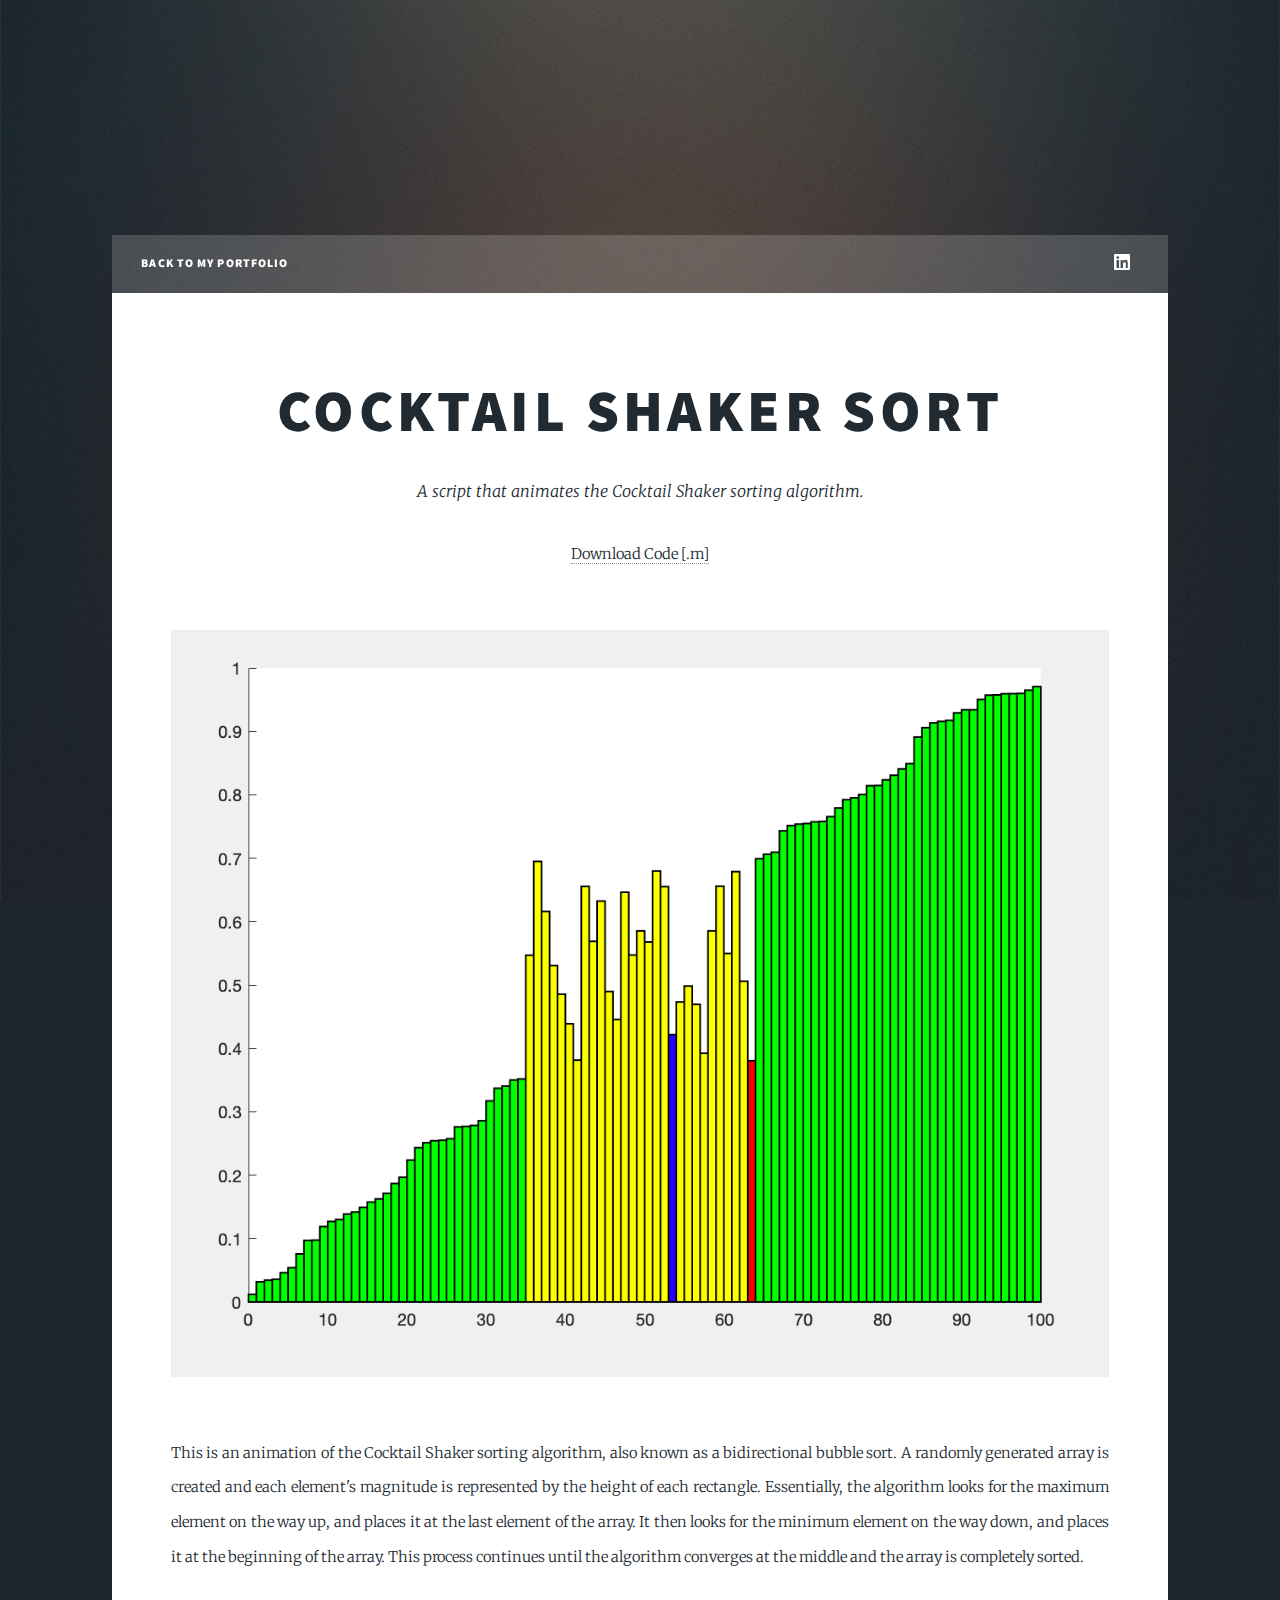
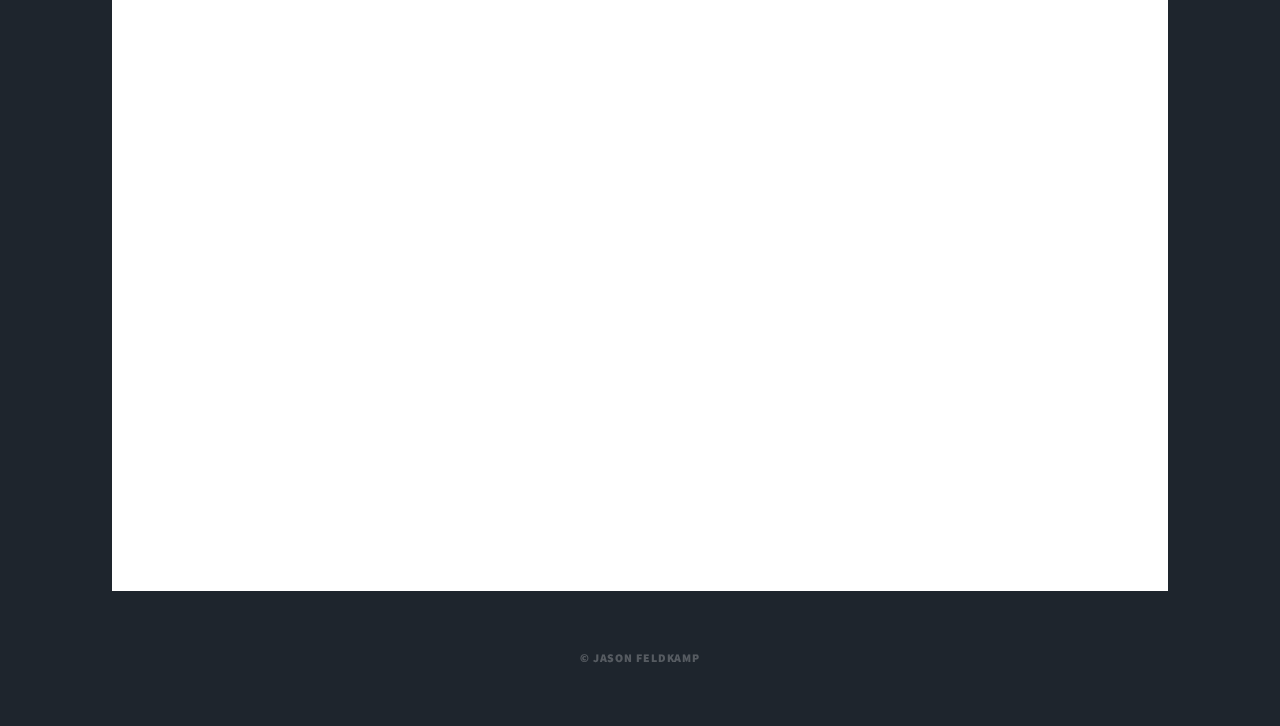
==== commit e4abe5d7: "next day" ====
--- a/cocktail.html
+++ b/cocktail.html
@@ -38,8 +38,8 @@
 								</header>
 								<div class="image main"><img src="images/cocktail.jpg" alt="" /></div>
                                 <p>This is an animation of the Cocktail Shaker sorting algorithm, also known as a bidirectional bubble sort. A randomly generated array is created and each element's magnitude is represented by the height of each rectangle. Essentially, the algorithm looks for the maximum element on the way up, and places it at the last element of the array. It then looks for the minimum element on the way down, and places it at the beginning of the array. This process continues until the algorithm converges at the middle and the array is completely sorted.</p>
-                                <iframe width="560" height="315" src="https://www.youtube.com/embed/I-xZFGQPlXs" frameborder="0" allow="accelerometer; autoplay; encrypted-media; gyroscope; picture-in-picture" allowfullscreen></iframe>
-                            </section>
+								<style>.embed-container { position: relative; padding-bottom: 56.25%; height: 0; overflow: hidden; max-width: 100%; } .embed-container iframe, .embed-container object, .embed-container embed { position: absolute; top: 0; left: 0; width: 100%; height: 100%; }</style><div class='embed-container'><iframe src='https://www.youtube.com/embed/I-xZFGQPlXs' frameborder='0' allowfullscreen></iframe></div>
+							 </section>
 
 					</div>
 
